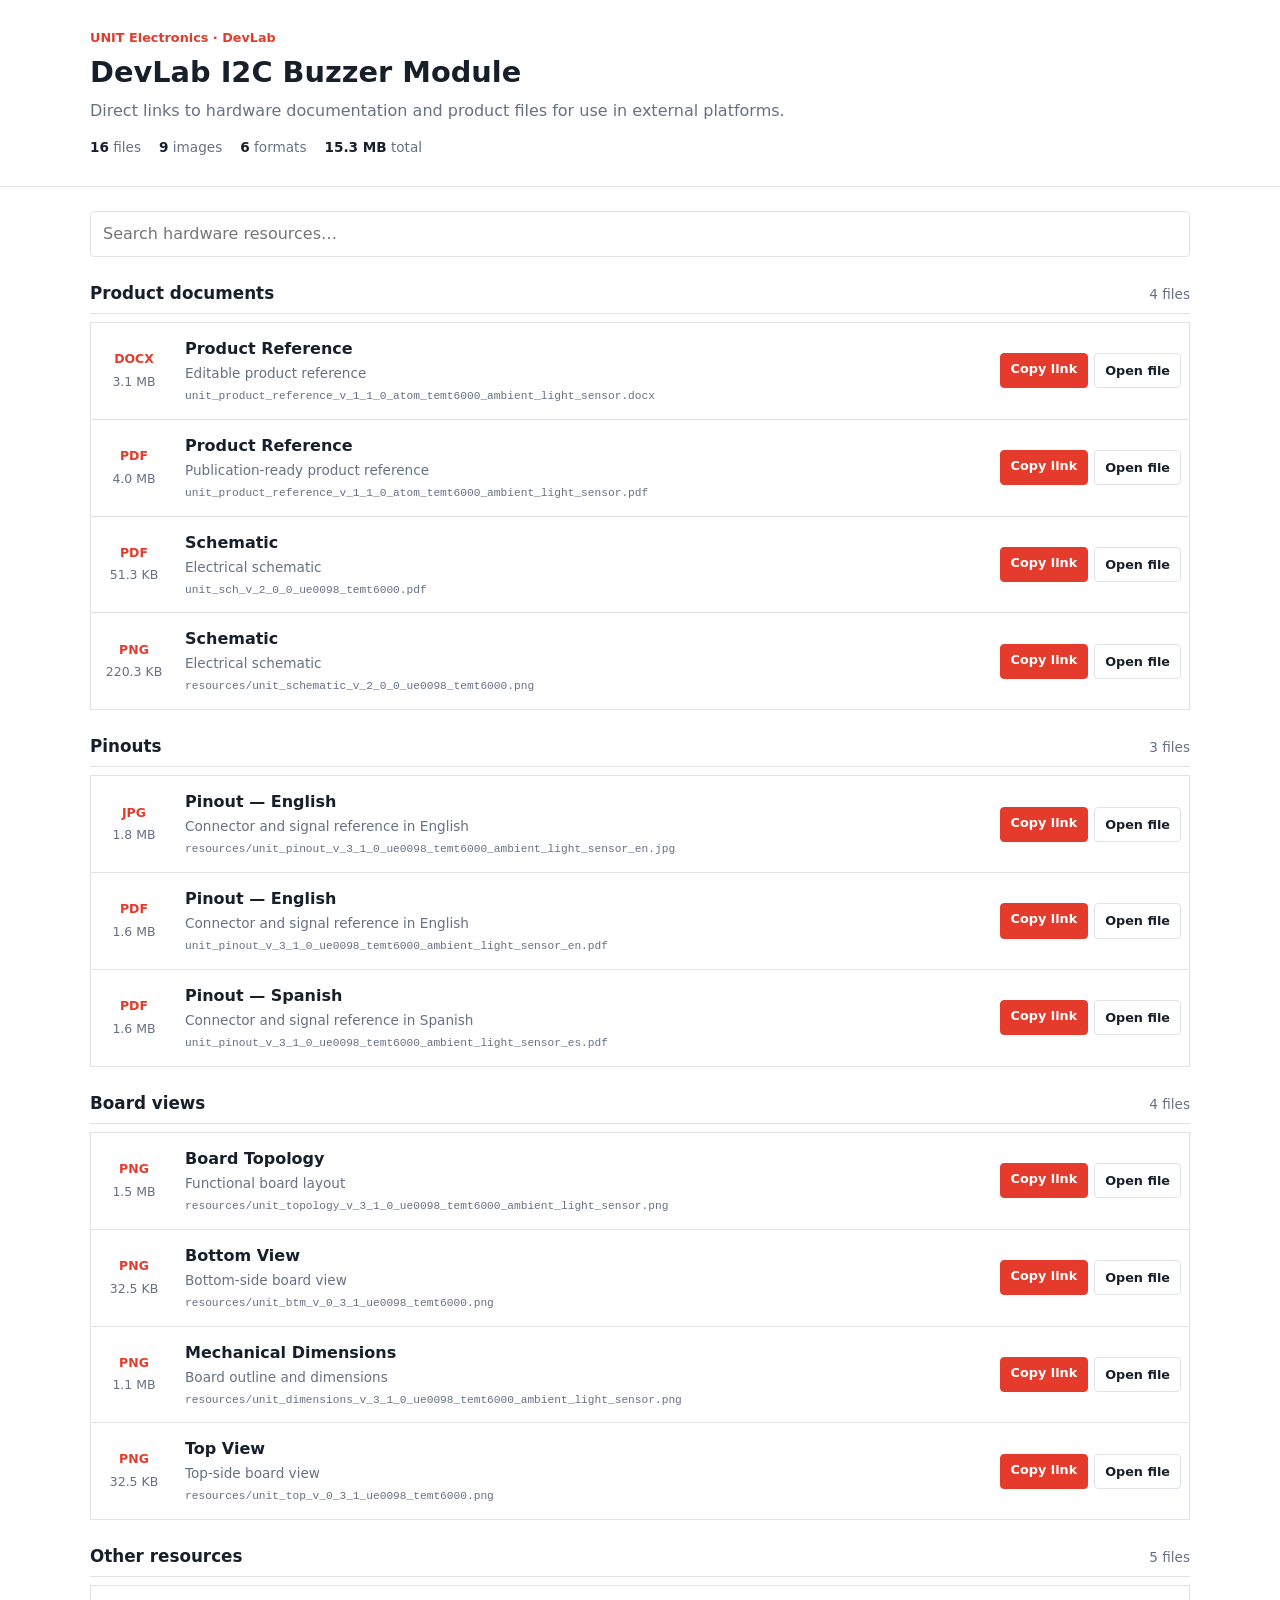
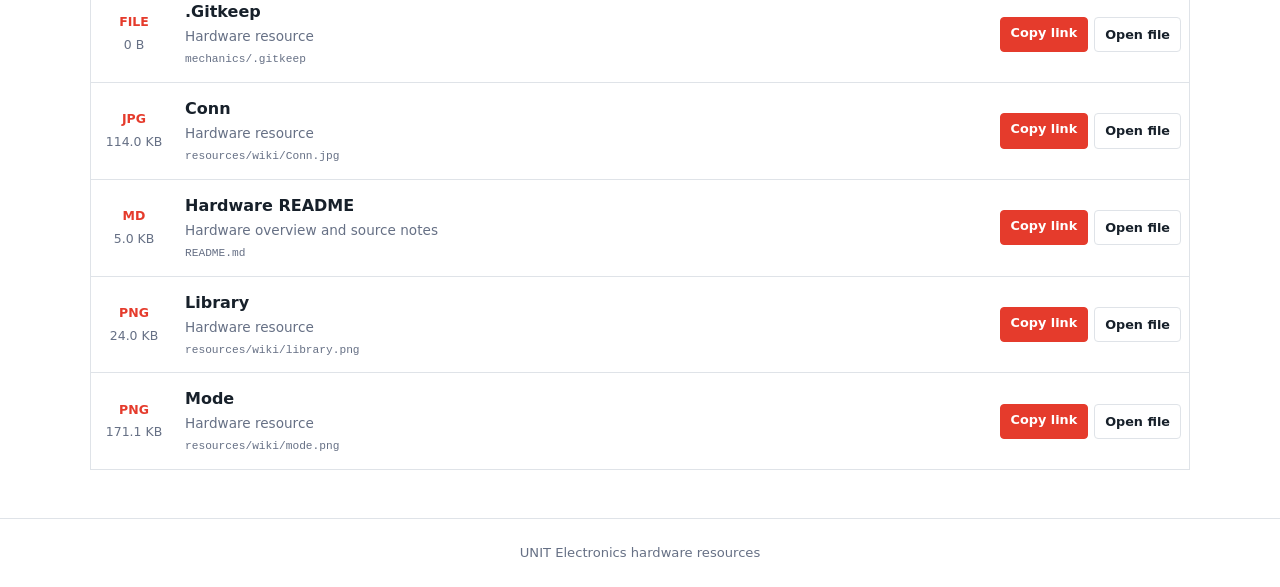
==== docs/hardware/index.html @ d955d3a2 "Auto-update hardware documentation" ====
<!DOCTYPE html>
<html lang="en">
<head>
  <meta charset="UTF-8">
  <meta name="viewport" content="width=device-width, initial-scale=1.0">
  <meta name="description" content="DevLab I2C Buzzer Module hardware documentation and downloads">
  <title>DevLab I2C Buzzer Module | Hardware Resources</title>
  <style>
    :root {
      --ink: #17202a;
      --muted: #667085;
      --line: #dfe3e8;
      --brand: #e53b2c;
    }
    * { box-sizing: border-box; }
    body {
      margin: 0;
      color: var(--ink);
      font: 16px/1.5 Inter, ui-sans-serif, system-ui, -apple-system, sans-serif;
    }
    .site-header { border-bottom: 1px solid var(--line); }
    .header-content, main {
      width: min(1100px, calc(100% - 32px));
      margin: 0 auto;
    }
    .header-content { padding: 28px 0; }
    .eyebrow {
      margin: 0 0 4px;
      color: var(--brand);
      font-size: .8rem;
      font-weight: 700;
    }
    h1 { margin: 0; font-size: 1.8rem; }
    .subtitle { margin: 5px 0 0; color: var(--muted); }
    .summary {
      display: flex;
      flex-wrap: wrap;
      gap: 18px;
      margin-top: 14px;
      color: var(--muted);
      font-size: .85rem;
    }
    .summary strong { color: var(--ink); }
    main { padding: 24px 0 48px; }
    .toolbar { margin-bottom: 24px; }
    .search {
      width: 100%;
      padding: 10px 12px;
      border: 1px solid var(--line);
      border-radius: 4px;
      color: var(--ink);
      font: inherit;
    }
    .search:focus { outline: 2px solid #f6c4bf; border-color: var(--brand); }
    .resource-section { margin-top: 24px; }
    .section-heading {
      display: flex;
      align-items: baseline;
      justify-content: space-between;
      margin-bottom: 8px;
      border-bottom: 1px solid var(--line);
    }
    .section-heading h2 { margin: 0 0 7px; font-size: 1.05rem; }
    .section-heading span { color: var(--muted); font-size: .85rem; }
    .resource-list { border-top: 1px solid var(--line); }
    .resource-item {
      display: grid;
      grid-template-columns: 70px minmax(0, 1fr) auto;
      align-items: center;
      gap: 16px;
      padding: 14px 8px;
      border: 1px solid var(--line);
      border-top: 0;
    }
    .file-meta { display: grid; gap: 4px; text-align: center; }
    .file-type {
      color: var(--brand);
      font-size: .78rem;
    }
    .file-size { color: var(--muted); font-size: .78rem; }
    .resource-details { min-width: 0; }
    .resource-item h3 { margin: 0; font-size: 1rem; }
    .resource-item p {
      display: inline;
      margin: 0 8px 0 0;
      color: var(--muted);
      font-size: .85rem;
    }
    .resource-item code {
      display: block;
      overflow: hidden;
      margin-top: 3px;
      color: var(--muted);
      font-size: .7rem;
      text-overflow: ellipsis;
      white-space: nowrap;
    }
    .actions { display: flex; gap: 6px; }
    .button {
      display: inline-flex;
      justify-content: center;
      padding: 7px 10px;
      border: 1px solid var(--line);
      border-radius: 4px;
      color: var(--ink);
      background: #fff;
      cursor: pointer;
      text-decoration: none;
      font-size: .8rem;
      font-weight: 600;
      font-family: inherit;
    }
    .button:hover { border-color: #aeb4bd; }
    .button.primary { color: #fff; border-color: var(--brand); background: var(--brand); }
    .empty-state { display: none; padding: 32px 0; color: var(--muted); text-align: center; }
    footer { padding: 24px 16px; border-top: 1px solid var(--line); color: var(--muted); text-align: center; font-size: .82rem; }
    [hidden] { display: none !important; }
    .visually-hidden {
      position: absolute;
      width: 1px;
      height: 1px;
      padding: 0;
      margin: -1px;
      overflow: hidden;
      clip: rect(0, 0, 0, 0);
      white-space: nowrap;
      border: 0;
    }
    @media (max-width: 680px) {
      .resource-item { grid-template-columns: 52px minmax(0, 1fr); }
      .actions { grid-column: 1 / -1; padding-left: 68px; }
    }
  </style>
</head>
<body>
  <header class="site-header">
    <div class="header-content">
      <p class="eyebrow">UNIT Electronics · DevLab</p>
      <h1>DevLab I2C Buzzer Module</h1>
      <p class="subtitle">Direct links to hardware documentation and product files for use in external platforms.</p>
      <div class="summary" aria-label="Resource summary">
        <span><strong>16</strong> files</span>
        <span><strong>9</strong> images</span>
        <span><strong>6</strong> formats</span>
        <span><strong>15.3 MB</strong> total</span>
      </div>
    </div>
  </header>
  <main>
    <div class="toolbar">
      <label for="resource-search" class="visually-hidden">Search hardware resources</label>
      <input id="resource-search" class="search" type="search" placeholder="Search hardware resources…" autocomplete="off">
    </div>

      <section class="resource-section">
        <div class="section-heading">
          <h2>Product documents</h2>
          <span>4 files</span>
        </div>
        <div class="resource-list">
        <article class="resource-item" data-search="product reference unit_product_reference_v_1_1_0_atom_temt6000_ambient_light_sensor.docx editable product reference">
          <div class="file-meta">
            <strong class="file-type">DOCX</strong>
            <span class="file-size">3.1 MB</span>
          </div>
          <div class="resource-details">
            <h3>Product Reference</h3>
            <p>Editable product reference</p>
            <code title="unit_product_reference_v_1_1_0_atom_temt6000_ambient_light_sensor.docx">unit_product_reference_v_1_1_0_atom_temt6000_ambient_light_sensor.docx</code>
          </div>
          <div class="actions">
            <button class="button primary copy-link" type="button" data-url="unit_product_reference_v_1_1_0_atom_temt6000_ambient_light_sensor.docx">Copy link</button>
            <a class="button" href="unit_product_reference_v_1_1_0_atom_temt6000_ambient_light_sensor.docx" target="_blank" rel="noopener">Open file</a>
          </div>
        </article>

        <article class="resource-item" data-search="product reference unit_product_reference_v_1_1_0_atom_temt6000_ambient_light_sensor.pdf publication-ready product reference">
          <div class="file-meta">
            <strong class="file-type">PDF</strong>
            <span class="file-size">4.0 MB</span>
          </div>
          <div class="resource-details">
            <h3>Product Reference</h3>
            <p>Publication-ready product reference</p>
            <code title="unit_product_reference_v_1_1_0_atom_temt6000_ambient_light_sensor.pdf">unit_product_reference_v_1_1_0_atom_temt6000_ambient_light_sensor.pdf</code>
          </div>
          <div class="actions">
            <button class="button primary copy-link" type="button" data-url="unit_product_reference_v_1_1_0_atom_temt6000_ambient_light_sensor.pdf">Copy link</button>
            <a class="button" href="unit_product_reference_v_1_1_0_atom_temt6000_ambient_light_sensor.pdf" target="_blank" rel="noopener">Open file</a>
          </div>
        </article>

        <article class="resource-item" data-search="schematic unit_sch_v_2_0_0_ue0098_temt6000.pdf electrical schematic">
          <div class="file-meta">
            <strong class="file-type">PDF</strong>
            <span class="file-size">51.3 KB</span>
          </div>
          <div class="resource-details">
            <h3>Schematic</h3>
            <p>Electrical schematic</p>
            <code title="unit_sch_v_2_0_0_ue0098_temt6000.pdf">unit_sch_v_2_0_0_ue0098_temt6000.pdf</code>
          </div>
          <div class="actions">
            <button class="button primary copy-link" type="button" data-url="unit_sch_v_2_0_0_ue0098_temt6000.pdf">Copy link</button>
            <a class="button" href="unit_sch_v_2_0_0_ue0098_temt6000.pdf" target="_blank" rel="noopener">Open file</a>
          </div>
        </article>

        <article class="resource-item" data-search="schematic resources/unit_schematic_v_2_0_0_ue0098_temt6000.png electrical schematic">
          <div class="file-meta">
            <strong class="file-type">PNG</strong>
            <span class="file-size">220.3 KB</span>
          </div>
          <div class="resource-details">
            <h3>Schematic</h3>
            <p>Electrical schematic</p>
            <code title="resources/unit_schematic_v_2_0_0_ue0098_temt6000.png">resources/unit_schematic_v_2_0_0_ue0098_temt6000.png</code>
          </div>
          <div class="actions">
            <button class="button primary copy-link" type="button" data-url="resources/unit_schematic_v_2_0_0_ue0098_temt6000.png">Copy link</button>
            <a class="button" href="resources/unit_schematic_v_2_0_0_ue0098_temt6000.png" target="_blank" rel="noopener">Open file</a>
          </div>
        </article>
        </div>
      </section>
      <section class="resource-section">
        <div class="section-heading">
          <h2>Pinouts</h2>
          <span>3 files</span>
        </div>
        <div class="resource-list">
        <article class="resource-item" data-search="pinout — english resources/unit_pinout_v_3_1_0_ue0098_temt6000_ambient_light_sensor_en.jpg connector and signal reference in english">
          <div class="file-meta">
            <strong class="file-type">JPG</strong>
            <span class="file-size">1.8 MB</span>
          </div>
          <div class="resource-details">
            <h3>Pinout — English</h3>
            <p>Connector and signal reference in English</p>
            <code title="resources/unit_pinout_v_3_1_0_ue0098_temt6000_ambient_light_sensor_en.jpg">resources/unit_pinout_v_3_1_0_ue0098_temt6000_ambient_light_sensor_en.jpg</code>
          </div>
          <div class="actions">
            <button class="button primary copy-link" type="button" data-url="resources/unit_pinout_v_3_1_0_ue0098_temt6000_ambient_light_sensor_en.jpg">Copy link</button>
            <a class="button" href="resources/unit_pinout_v_3_1_0_ue0098_temt6000_ambient_light_sensor_en.jpg" target="_blank" rel="noopener">Open file</a>
          </div>
        </article>

        <article class="resource-item" data-search="pinout — english unit_pinout_v_3_1_0_ue0098_temt6000_ambient_light_sensor_en.pdf connector and signal reference in english">
          <div class="file-meta">
            <strong class="file-type">PDF</strong>
            <span class="file-size">1.6 MB</span>
          </div>
          <div class="resource-details">
            <h3>Pinout — English</h3>
            <p>Connector and signal reference in English</p>
            <code title="unit_pinout_v_3_1_0_ue0098_temt6000_ambient_light_sensor_en.pdf">unit_pinout_v_3_1_0_ue0098_temt6000_ambient_light_sensor_en.pdf</code>
          </div>
          <div class="actions">
            <button class="button primary copy-link" type="button" data-url="unit_pinout_v_3_1_0_ue0098_temt6000_ambient_light_sensor_en.pdf">Copy link</button>
            <a class="button" href="unit_pinout_v_3_1_0_ue0098_temt6000_ambient_light_sensor_en.pdf" target="_blank" rel="noopener">Open file</a>
          </div>
        </article>

        <article class="resource-item" data-search="pinout — spanish unit_pinout_v_3_1_0_ue0098_temt6000_ambient_light_sensor_es.pdf connector and signal reference in spanish">
          <div class="file-meta">
            <strong class="file-type">PDF</strong>
            <span class="file-size">1.6 MB</span>
          </div>
          <div class="resource-details">
            <h3>Pinout — Spanish</h3>
            <p>Connector and signal reference in Spanish</p>
            <code title="unit_pinout_v_3_1_0_ue0098_temt6000_ambient_light_sensor_es.pdf">unit_pinout_v_3_1_0_ue0098_temt6000_ambient_light_sensor_es.pdf</code>
          </div>
          <div class="actions">
            <button class="button primary copy-link" type="button" data-url="unit_pinout_v_3_1_0_ue0098_temt6000_ambient_light_sensor_es.pdf">Copy link</button>
            <a class="button" href="unit_pinout_v_3_1_0_ue0098_temt6000_ambient_light_sensor_es.pdf" target="_blank" rel="noopener">Open file</a>
          </div>
        </article>
        </div>
      </section>
      <section class="resource-section">
        <div class="section-heading">
          <h2>Board views</h2>
          <span>4 files</span>
        </div>
        <div class="resource-list">
        <article class="resource-item" data-search="board topology resources/unit_topology_v_3_1_0_ue0098_temt6000_ambient_light_sensor.png functional board layout">
          <div class="file-meta">
            <strong class="file-type">PNG</strong>
            <span class="file-size">1.5 MB</span>
          </div>
          <div class="resource-details">
            <h3>Board Topology</h3>
            <p>Functional board layout</p>
            <code title="resources/unit_topology_v_3_1_0_ue0098_temt6000_ambient_light_sensor.png">resources/unit_topology_v_3_1_0_ue0098_temt6000_ambient_light_sensor.png</code>
          </div>
          <div class="actions">
            <button class="button primary copy-link" type="button" data-url="resources/unit_topology_v_3_1_0_ue0098_temt6000_ambient_light_sensor.png">Copy link</button>
            <a class="button" href="resources/unit_topology_v_3_1_0_ue0098_temt6000_ambient_light_sensor.png" target="_blank" rel="noopener">Open file</a>
          </div>
        </article>

        <article class="resource-item" data-search="bottom view resources/unit_btm_v_0_3_1_ue0098_temt6000.png bottom-side board view">
          <div class="file-meta">
            <strong class="file-type">PNG</strong>
            <span class="file-size">32.5 KB</span>
          </div>
          <div class="resource-details">
            <h3>Bottom View</h3>
            <p>Bottom-side board view</p>
            <code title="resources/unit_btm_v_0_3_1_ue0098_temt6000.png">resources/unit_btm_v_0_3_1_ue0098_temt6000.png</code>
          </div>
          <div class="actions">
            <button class="button primary copy-link" type="button" data-url="resources/unit_btm_v_0_3_1_ue0098_temt6000.png">Copy link</button>
            <a class="button" href="resources/unit_btm_v_0_3_1_ue0098_temt6000.png" target="_blank" rel="noopener">Open file</a>
          </div>
        </article>

        <article class="resource-item" data-search="mechanical dimensions resources/unit_dimensions_v_3_1_0_ue0098_temt6000_ambient_light_sensor.png board outline and dimensions">
          <div class="file-meta">
            <strong class="file-type">PNG</strong>
            <span class="file-size">1.1 MB</span>
          </div>
          <div class="resource-details">
            <h3>Mechanical Dimensions</h3>
            <p>Board outline and dimensions</p>
            <code title="resources/unit_dimensions_v_3_1_0_ue0098_temt6000_ambient_light_sensor.png">resources/unit_dimensions_v_3_1_0_ue0098_temt6000_ambient_light_sensor.png</code>
          </div>
          <div class="actions">
            <button class="button primary copy-link" type="button" data-url="resources/unit_dimensions_v_3_1_0_ue0098_temt6000_ambient_light_sensor.png">Copy link</button>
            <a class="button" href="resources/unit_dimensions_v_3_1_0_ue0098_temt6000_ambient_light_sensor.png" target="_blank" rel="noopener">Open file</a>
          </div>
        </article>

        <article class="resource-item" data-search="top view resources/unit_top_v_0_3_1_ue0098_temt6000.png top-side board view">
          <div class="file-meta">
            <strong class="file-type">PNG</strong>
            <span class="file-size">32.5 KB</span>
          </div>
          <div class="resource-details">
            <h3>Top View</h3>
            <p>Top-side board view</p>
            <code title="resources/unit_top_v_0_3_1_ue0098_temt6000.png">resources/unit_top_v_0_3_1_ue0098_temt6000.png</code>
          </div>
          <div class="actions">
            <button class="button primary copy-link" type="button" data-url="resources/unit_top_v_0_3_1_ue0098_temt6000.png">Copy link</button>
            <a class="button" href="resources/unit_top_v_0_3_1_ue0098_temt6000.png" target="_blank" rel="noopener">Open file</a>
          </div>
        </article>
        </div>
      </section>
      <section class="resource-section">
        <div class="section-heading">
          <h2>Other resources</h2>
          <span>5 files</span>
        </div>
        <div class="resource-list">
        <article class="resource-item" data-search=".gitkeep mechanics/.gitkeep hardware resource">
          <div class="file-meta">
            <strong class="file-type">FILE</strong>
            <span class="file-size">0 B</span>
          </div>
          <div class="resource-details">
            <h3>.Gitkeep</h3>
            <p>Hardware resource</p>
            <code title="mechanics/.gitkeep">mechanics/.gitkeep</code>
          </div>
          <div class="actions">
            <button class="button primary copy-link" type="button" data-url="mechanics/.gitkeep">Copy link</button>
            <a class="button" href="mechanics/.gitkeep" target="_blank" rel="noopener">Open file</a>
          </div>
        </article>

        <article class="resource-item" data-search="conn resources/wiki/conn.jpg hardware resource">
          <div class="file-meta">
            <strong class="file-type">JPG</strong>
            <span class="file-size">114.0 KB</span>
          </div>
          <div class="resource-details">
            <h3>Conn</h3>
            <p>Hardware resource</p>
            <code title="resources/wiki/Conn.jpg">resources/wiki/Conn.jpg</code>
          </div>
          <div class="actions">
            <button class="button primary copy-link" type="button" data-url="resources/wiki/Conn.jpg">Copy link</button>
            <a class="button" href="resources/wiki/Conn.jpg" target="_blank" rel="noopener">Open file</a>
          </div>
        </article>

        <article class="resource-item" data-search="hardware readme readme.md hardware overview and source notes">
          <div class="file-meta">
            <strong class="file-type">MD</strong>
            <span class="file-size">5.0 KB</span>
          </div>
          <div class="resource-details">
            <h3>Hardware README</h3>
            <p>Hardware overview and source notes</p>
            <code title="README.md">README.md</code>
          </div>
          <div class="actions">
            <button class="button primary copy-link" type="button" data-url="README.md">Copy link</button>
            <a class="button" href="README.md" target="_blank" rel="noopener">Open file</a>
          </div>
        </article>

        <article class="resource-item" data-search="library resources/wiki/library.png hardware resource">
          <div class="file-meta">
            <strong class="file-type">PNG</strong>
            <span class="file-size">24.0 KB</span>
          </div>
          <div class="resource-details">
            <h3>Library</h3>
            <p>Hardware resource</p>
            <code title="resources/wiki/library.png">resources/wiki/library.png</code>
          </div>
          <div class="actions">
            <button class="button primary copy-link" type="button" data-url="resources/wiki/library.png">Copy link</button>
            <a class="button" href="resources/wiki/library.png" target="_blank" rel="noopener">Open file</a>
          </div>
        </article>

        <article class="resource-item" data-search="mode resources/wiki/mode.png hardware resource">
          <div class="file-meta">
            <strong class="file-type">PNG</strong>
            <span class="file-size">171.1 KB</span>
          </div>
          <div class="resource-details">
            <h3>Mode</h3>
            <p>Hardware resource</p>
            <code title="resources/wiki/mode.png">resources/wiki/mode.png</code>
          </div>
          <div class="actions">
            <button class="button primary copy-link" type="button" data-url="resources/wiki/mode.png">Copy link</button>
            <a class="button" href="resources/wiki/mode.png" target="_blank" rel="noopener">Open file</a>
          </div>
        </article>
        </div>
      </section>
    <p id="empty-state" class="empty-state">No resources match your search.</p>
  </main>
  <footer>UNIT Electronics hardware resources</footer>
  <script>
    const search = document.getElementById('resource-search');
    const sections = [...document.querySelectorAll('.resource-section')];
    const emptyState = document.getElementById('empty-state');
    const copyText = async (text) => {
      try {
        await navigator.clipboard.writeText(text);
      } catch (error) {
        const input = document.createElement('textarea');
        input.value = text;
        input.style.position = 'fixed';
        input.style.opacity = '0';
        document.body.appendChild(input);
        input.select();
        document.execCommand('copy');
        input.remove();
      }
    };
    document.querySelectorAll('.copy-link').forEach((button) => {
      button.addEventListener('click', async () => {
        const absoluteUrl = new URL(button.dataset.url, document.baseURI).href;
        await copyText(absoluteUrl);
        const originalLabel = button.textContent;
        button.textContent = 'Copied';
        setTimeout(() => { button.textContent = originalLabel; }, 1600);
      });
    });
    search.addEventListener('input', () => {
      const query = search.value.trim().toLowerCase();
      let visibleCards = 0;
      sections.forEach((section) => {
        let sectionCards = 0;
        section.querySelectorAll('.resource-item').forEach((card) => {
          const match = card.dataset.search.includes(query);
          card.hidden = !match;
          sectionCards += Number(match);
        });
        section.hidden = sectionCards === 0;
        visibleCards += sectionCards;
      });
      emptyState.style.display = visibleCards ? 'none' : 'block';
    });
  </script>
</body>
</html>
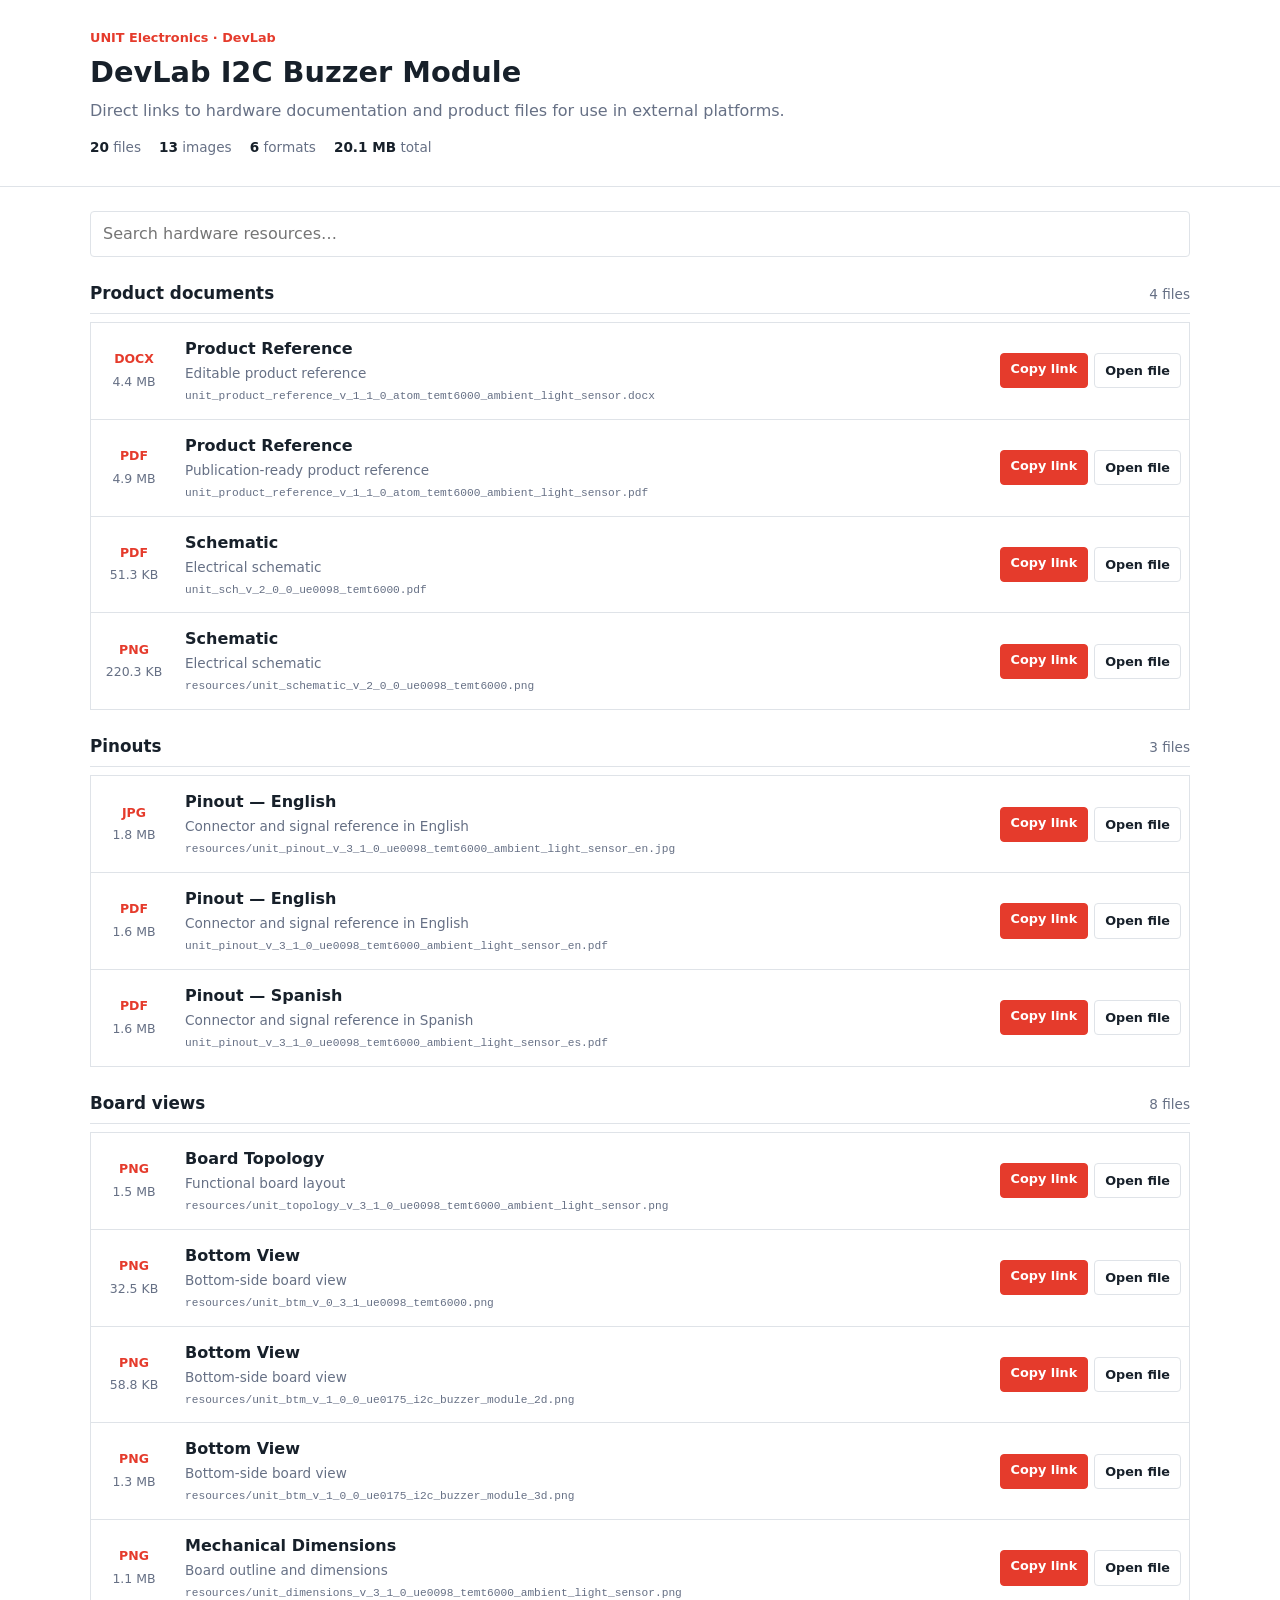
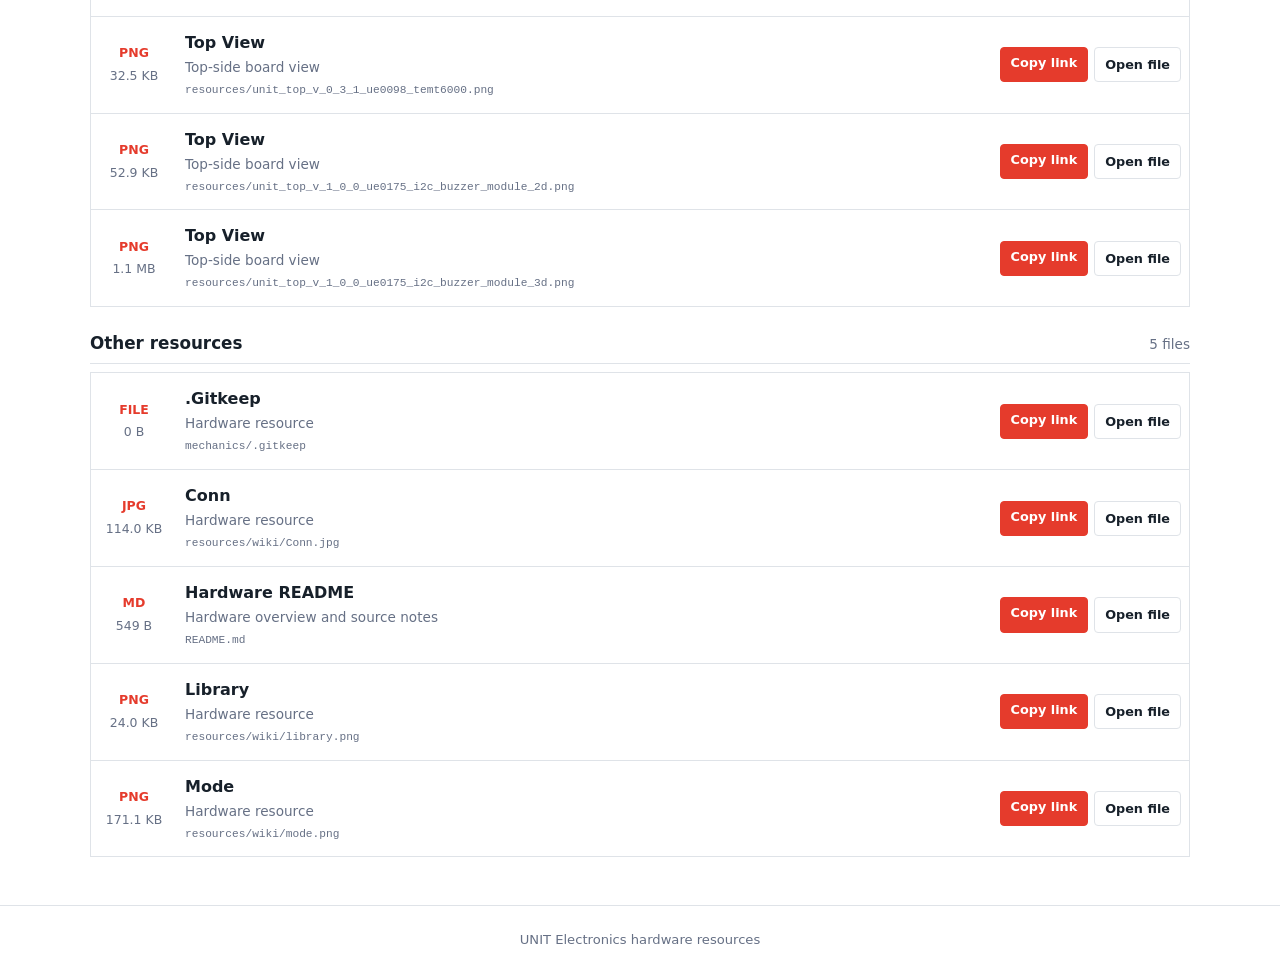
==== commit efe256e2: "Auto-update hardware documentation" ====
--- a/docs/hardware/index.html
+++ b/docs/hardware/index.html
@@ -139,10 +139,10 @@
       <h1>DevLab I2C Buzzer Module</h1>
       <p class="subtitle">Direct links to hardware documentation and product files for use in external platforms.</p>
       <div class="summary" aria-label="Resource summary">
-        <span><strong>16</strong> files</span>
-        <span><strong>9</strong> images</span>
+        <span><strong>20</strong> files</span>
+        <span><strong>13</strong> images</span>
         <span><strong>6</strong> formats</span>
-        <span><strong>15.3 MB</strong> total</span>
+        <span><strong>20.1 MB</strong> total</span>
       </div>
     </div>
   </header>
@@ -161,7 +161,7 @@
         <article class="resource-item" data-search="product reference unit_product_reference_v_1_1_0_atom_temt6000_ambient_light_sensor.docx editable product reference">
           <div class="file-meta">
             <strong class="file-type">DOCX</strong>
-            <span class="file-size">3.1 MB</span>
+            <span class="file-size">4.4 MB</span>
           </div>
           <div class="resource-details">
             <h3>Product Reference</h3>
@@ -177,7 +177,7 @@
         <article class="resource-item" data-search="product reference unit_product_reference_v_1_1_0_atom_temt6000_ambient_light_sensor.pdf publication-ready product reference">
           <div class="file-meta">
             <strong class="file-type">PDF</strong>
-            <span class="file-size">4.0 MB</span>
+            <span class="file-size">4.9 MB</span>
           </div>
           <div class="resource-details">
             <h3>Product Reference</h3>
@@ -281,7 +281,7 @@
       <section class="resource-section">
         <div class="section-heading">
           <h2>Board views</h2>
-          <span>4 files</span>
+          <span>8 files</span>
         </div>
         <div class="resource-list">
         <article class="resource-item" data-search="board topology resources/unit_topology_v_3_1_0_ue0098_temt6000_ambient_light_sensor.png functional board layout">
@@ -316,6 +316,38 @@
           </div>
         </article>
 
+        <article class="resource-item" data-search="bottom view resources/unit_btm_v_1_0_0_ue0175_i2c_buzzer_module_2d.png bottom-side board view">
+          <div class="file-meta">
+            <strong class="file-type">PNG</strong>
+            <span class="file-size">58.8 KB</span>
+          </div>
+          <div class="resource-details">
+            <h3>Bottom View</h3>
+            <p>Bottom-side board view</p>
+            <code title="resources/unit_btm_v_1_0_0_ue0175_i2c_buzzer_module_2d.png">resources/unit_btm_v_1_0_0_ue0175_i2c_buzzer_module_2d.png</code>
+          </div>
+          <div class="actions">
+            <button class="button primary copy-link" type="button" data-url="resources/unit_btm_v_1_0_0_ue0175_i2c_buzzer_module_2d.png">Copy link</button>
+            <a class="button" href="resources/unit_btm_v_1_0_0_ue0175_i2c_buzzer_module_2d.png" target="_blank" rel="noopener">Open file</a>
+          </div>
+        </article>
+
+        <article class="resource-item" data-search="bottom view resources/unit_btm_v_1_0_0_ue0175_i2c_buzzer_module_3d.png bottom-side board view">
+          <div class="file-meta">
+            <strong class="file-type">PNG</strong>
+            <span class="file-size">1.3 MB</span>
+          </div>
+          <div class="resource-details">
+            <h3>Bottom View</h3>
+            <p>Bottom-side board view</p>
+            <code title="resources/unit_btm_v_1_0_0_ue0175_i2c_buzzer_module_3d.png">resources/unit_btm_v_1_0_0_ue0175_i2c_buzzer_module_3d.png</code>
+          </div>
+          <div class="actions">
+            <button class="button primary copy-link" type="button" data-url="resources/unit_btm_v_1_0_0_ue0175_i2c_buzzer_module_3d.png">Copy link</button>
+            <a class="button" href="resources/unit_btm_v_1_0_0_ue0175_i2c_buzzer_module_3d.png" target="_blank" rel="noopener">Open file</a>
+          </div>
+        </article>
+
         <article class="resource-item" data-search="mechanical dimensions resources/unit_dimensions_v_3_1_0_ue0098_temt6000_ambient_light_sensor.png board outline and dimensions">
           <div class="file-meta">
             <strong class="file-type">PNG</strong>
@@ -345,6 +377,38 @@
           <div class="actions">
             <button class="button primary copy-link" type="button" data-url="resources/unit_top_v_0_3_1_ue0098_temt6000.png">Copy link</button>
             <a class="button" href="resources/unit_top_v_0_3_1_ue0098_temt6000.png" target="_blank" rel="noopener">Open file</a>
+          </div>
+        </article>
+
+        <article class="resource-item" data-search="top view resources/unit_top_v_1_0_0_ue0175_i2c_buzzer_module_2d.png top-side board view">
+          <div class="file-meta">
+            <strong class="file-type">PNG</strong>
+            <span class="file-size">52.9 KB</span>
+          </div>
+          <div class="resource-details">
+            <h3>Top View</h3>
+            <p>Top-side board view</p>
+            <code title="resources/unit_top_v_1_0_0_ue0175_i2c_buzzer_module_2d.png">resources/unit_top_v_1_0_0_ue0175_i2c_buzzer_module_2d.png</code>
+          </div>
+          <div class="actions">
+            <button class="button primary copy-link" type="button" data-url="resources/unit_top_v_1_0_0_ue0175_i2c_buzzer_module_2d.png">Copy link</button>
+            <a class="button" href="resources/unit_top_v_1_0_0_ue0175_i2c_buzzer_module_2d.png" target="_blank" rel="noopener">Open file</a>
+          </div>
+        </article>
+
+        <article class="resource-item" data-search="top view resources/unit_top_v_1_0_0_ue0175_i2c_buzzer_module_3d.png top-side board view">
+          <div class="file-meta">
+            <strong class="file-type">PNG</strong>
+            <span class="file-size">1.1 MB</span>
+          </div>
+          <div class="resource-details">
+            <h3>Top View</h3>
+            <p>Top-side board view</p>
+            <code title="resources/unit_top_v_1_0_0_ue0175_i2c_buzzer_module_3d.png">resources/unit_top_v_1_0_0_ue0175_i2c_buzzer_module_3d.png</code>
+          </div>
+          <div class="actions">
+            <button class="button primary copy-link" type="button" data-url="resources/unit_top_v_1_0_0_ue0175_i2c_buzzer_module_3d.png">Copy link</button>
+            <a class="button" href="resources/unit_top_v_1_0_0_ue0175_i2c_buzzer_module_3d.png" target="_blank" rel="noopener">Open file</a>
           </div>
         </article>
         </div>
@@ -390,7 +454,7 @@
         <article class="resource-item" data-search="hardware readme readme.md hardware overview and source notes">
           <div class="file-meta">
             <strong class="file-type">MD</strong>
-            <span class="file-size">5.0 KB</span>
+            <span class="file-size">549 B</span>
           </div>
           <div class="resource-details">
             <h3>Hardware README</h3>
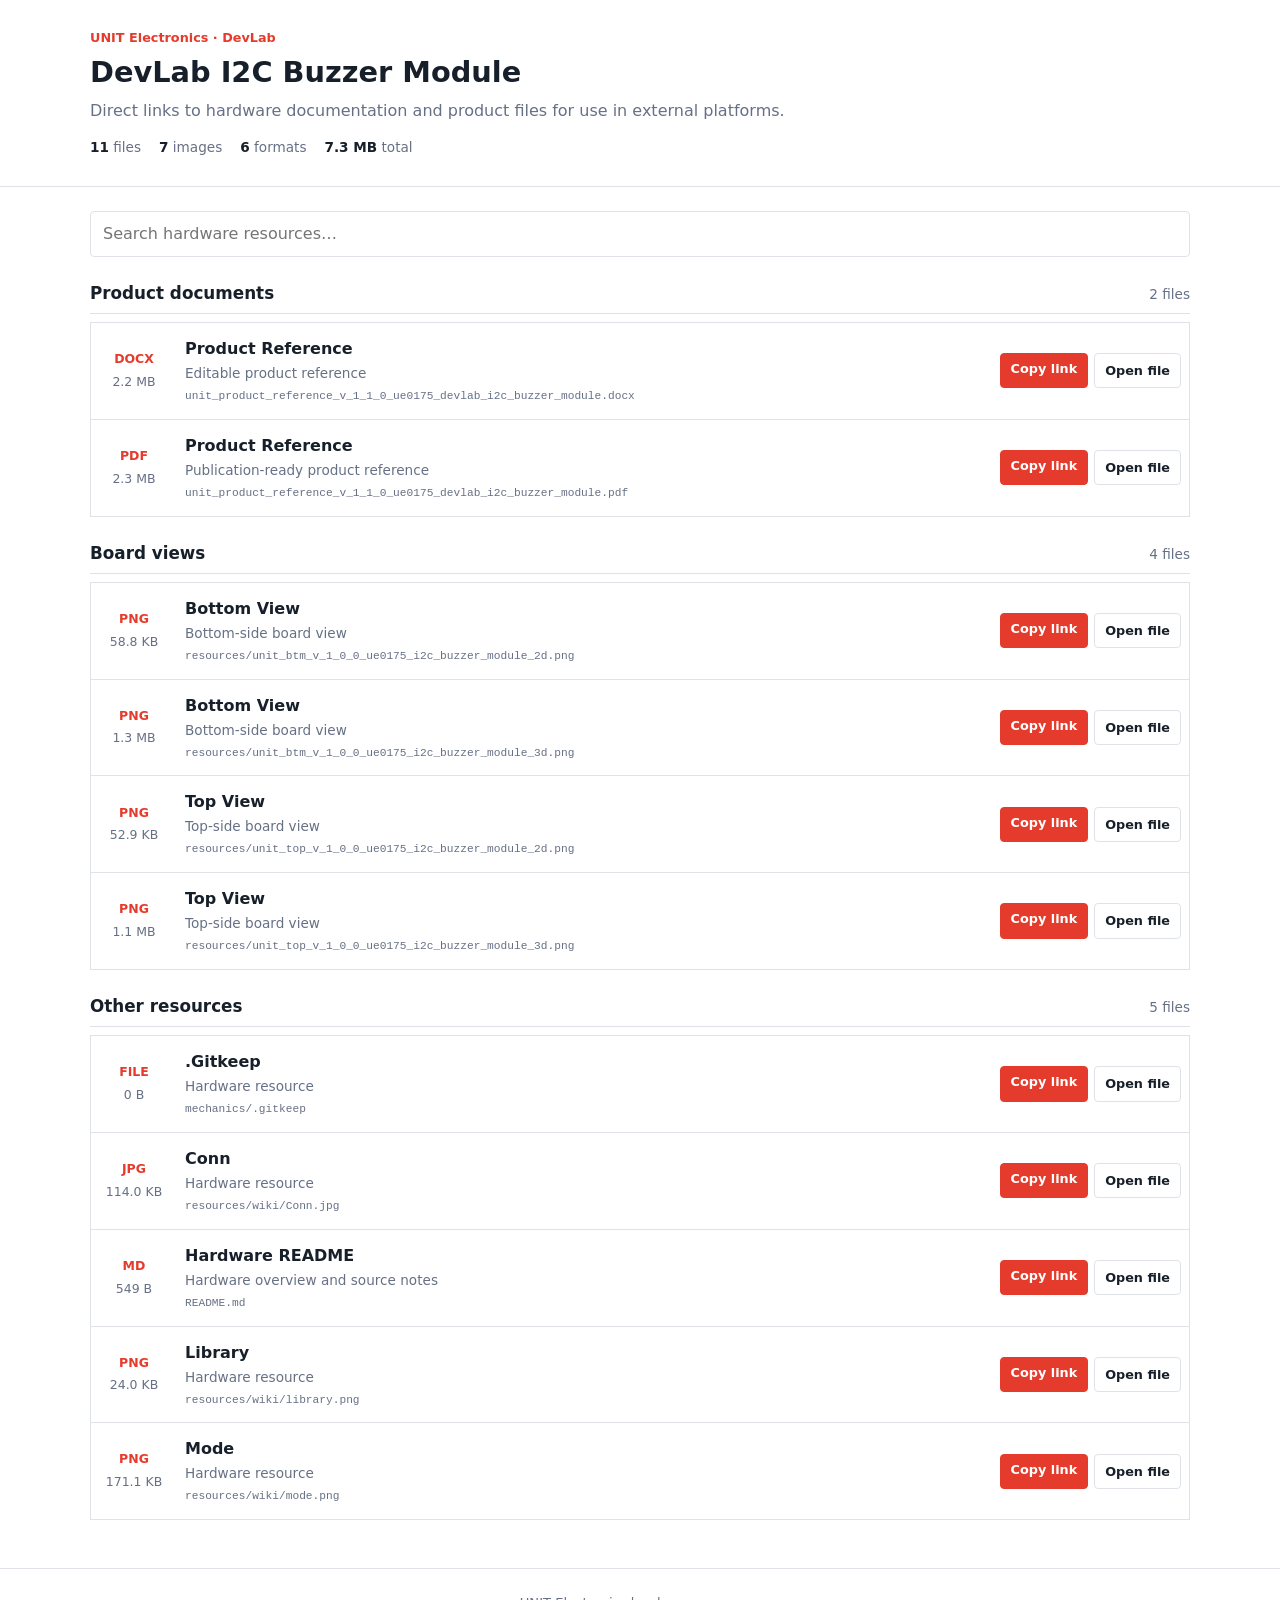
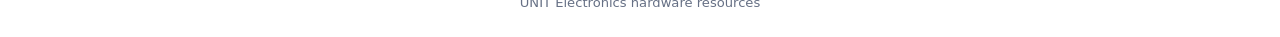
==== commit 8b3f0d53: "Auto-update hardware documentation" ====
--- a/docs/hardware/index.html
+++ b/docs/hardware/index.html
@@ -139,10 +139,10 @@
       <h1>DevLab I2C Buzzer Module</h1>
       <p class="subtitle">Direct links to hardware documentation and product files for use in external platforms.</p>
       <div class="summary" aria-label="Resource summary">
-        <span><strong>20</strong> files</span>
-        <span><strong>13</strong> images</span>
+        <span><strong>11</strong> files</span>
+        <span><strong>7</strong> images</span>
         <span><strong>6</strong> formats</span>
-        <span><strong>20.1 MB</strong> total</span>
+        <span><strong>7.3 MB</strong> total</span>
       </div>
     </div>
   </header>
@@ -155,125 +155,38 @@
       <section class="resource-section">
         <div class="section-heading">
           <h2>Product documents</h2>
-          <span>4 files</span>
+          <span>2 files</span>
         </div>
         <div class="resource-list">
-        <article class="resource-item" data-search="product reference unit_product_reference_v_1_1_0_atom_temt6000_ambient_light_sensor.docx editable product reference">
+        <article class="resource-item" data-search="product reference unit_product_reference_v_1_1_0_ue0175_devlab_i2c_buzzer_module.docx editable product reference">
           <div class="file-meta">
             <strong class="file-type">DOCX</strong>
-            <span class="file-size">4.4 MB</span>
+            <span class="file-size">2.2 MB</span>
           </div>
           <div class="resource-details">
             <h3>Product Reference</h3>
             <p>Editable product reference</p>
-            <code title="unit_product_reference_v_1_1_0_atom_temt6000_ambient_light_sensor.docx">unit_product_reference_v_1_1_0_atom_temt6000_ambient_light_sensor.docx</code>
-          </div>
-          <div class="actions">
-            <button class="button primary copy-link" type="button" data-url="unit_product_reference_v_1_1_0_atom_temt6000_ambient_light_sensor.docx">Copy link</button>
-            <a class="button" href="unit_product_reference_v_1_1_0_atom_temt6000_ambient_light_sensor.docx" target="_blank" rel="noopener">Open file</a>
-          </div>
-        </article>
-
-        <article class="resource-item" data-search="product reference unit_product_reference_v_1_1_0_atom_temt6000_ambient_light_sensor.pdf publication-ready product reference">
+            <code title="unit_product_reference_v_1_1_0_ue0175_devlab_i2c_buzzer_module.docx">unit_product_reference_v_1_1_0_ue0175_devlab_i2c_buzzer_module.docx</code>
+          </div>
+          <div class="actions">
+            <button class="button primary copy-link" type="button" data-url="unit_product_reference_v_1_1_0_ue0175_devlab_i2c_buzzer_module.docx">Copy link</button>
+            <a class="button" href="unit_product_reference_v_1_1_0_ue0175_devlab_i2c_buzzer_module.docx" target="_blank" rel="noopener">Open file</a>
+          </div>
+        </article>
+
+        <article class="resource-item" data-search="product reference unit_product_reference_v_1_1_0_ue0175_devlab_i2c_buzzer_module.pdf publication-ready product reference">
           <div class="file-meta">
             <strong class="file-type">PDF</strong>
-            <span class="file-size">4.9 MB</span>
+            <span class="file-size">2.3 MB</span>
           </div>
           <div class="resource-details">
             <h3>Product Reference</h3>
             <p>Publication-ready product reference</p>
-            <code title="unit_product_reference_v_1_1_0_atom_temt6000_ambient_light_sensor.pdf">unit_product_reference_v_1_1_0_atom_temt6000_ambient_light_sensor.pdf</code>
-          </div>
-          <div class="actions">
-            <button class="button primary copy-link" type="button" data-url="unit_product_reference_v_1_1_0_atom_temt6000_ambient_light_sensor.pdf">Copy link</button>
-            <a class="button" href="unit_product_reference_v_1_1_0_atom_temt6000_ambient_light_sensor.pdf" target="_blank" rel="noopener">Open file</a>
-          </div>
-        </article>
-
-        <article class="resource-item" data-search="schematic unit_sch_v_2_0_0_ue0098_temt6000.pdf electrical schematic">
-          <div class="file-meta">
-            <strong class="file-type">PDF</strong>
-            <span class="file-size">51.3 KB</span>
-          </div>
-          <div class="resource-details">
-            <h3>Schematic</h3>
-            <p>Electrical schematic</p>
-            <code title="unit_sch_v_2_0_0_ue0098_temt6000.pdf">unit_sch_v_2_0_0_ue0098_temt6000.pdf</code>
-          </div>
-          <div class="actions">
-            <button class="button primary copy-link" type="button" data-url="unit_sch_v_2_0_0_ue0098_temt6000.pdf">Copy link</button>
-            <a class="button" href="unit_sch_v_2_0_0_ue0098_temt6000.pdf" target="_blank" rel="noopener">Open file</a>
-          </div>
-        </article>
-
-        <article class="resource-item" data-search="schematic resources/unit_schematic_v_2_0_0_ue0098_temt6000.png electrical schematic">
-          <div class="file-meta">
-            <strong class="file-type">PNG</strong>
-            <span class="file-size">220.3 KB</span>
-          </div>
-          <div class="resource-details">
-            <h3>Schematic</h3>
-            <p>Electrical schematic</p>
-            <code title="resources/unit_schematic_v_2_0_0_ue0098_temt6000.png">resources/unit_schematic_v_2_0_0_ue0098_temt6000.png</code>
-          </div>
-          <div class="actions">
-            <button class="button primary copy-link" type="button" data-url="resources/unit_schematic_v_2_0_0_ue0098_temt6000.png">Copy link</button>
-            <a class="button" href="resources/unit_schematic_v_2_0_0_ue0098_temt6000.png" target="_blank" rel="noopener">Open file</a>
-          </div>
-        </article>
-        </div>
-      </section>
-      <section class="resource-section">
-        <div class="section-heading">
-          <h2>Pinouts</h2>
-          <span>3 files</span>
-        </div>
-        <div class="resource-list">
-        <article class="resource-item" data-search="pinout — english resources/unit_pinout_v_3_1_0_ue0098_temt6000_ambient_light_sensor_en.jpg connector and signal reference in english">
-          <div class="file-meta">
-            <strong class="file-type">JPG</strong>
-            <span class="file-size">1.8 MB</span>
-          </div>
-          <div class="resource-details">
-            <h3>Pinout — English</h3>
-            <p>Connector and signal reference in English</p>
-            <code title="resources/unit_pinout_v_3_1_0_ue0098_temt6000_ambient_light_sensor_en.jpg">resources/unit_pinout_v_3_1_0_ue0098_temt6000_ambient_light_sensor_en.jpg</code>
-          </div>
-          <div class="actions">
-            <button class="button primary copy-link" type="button" data-url="resources/unit_pinout_v_3_1_0_ue0098_temt6000_ambient_light_sensor_en.jpg">Copy link</button>
-            <a class="button" href="resources/unit_pinout_v_3_1_0_ue0098_temt6000_ambient_light_sensor_en.jpg" target="_blank" rel="noopener">Open file</a>
-          </div>
-        </article>
-
-        <article class="resource-item" data-search="pinout — english unit_pinout_v_3_1_0_ue0098_temt6000_ambient_light_sensor_en.pdf connector and signal reference in english">
-          <div class="file-meta">
-            <strong class="file-type">PDF</strong>
-            <span class="file-size">1.6 MB</span>
-          </div>
-          <div class="resource-details">
-            <h3>Pinout — English</h3>
-            <p>Connector and signal reference in English</p>
-            <code title="unit_pinout_v_3_1_0_ue0098_temt6000_ambient_light_sensor_en.pdf">unit_pinout_v_3_1_0_ue0098_temt6000_ambient_light_sensor_en.pdf</code>
-          </div>
-          <div class="actions">
-            <button class="button primary copy-link" type="button" data-url="unit_pinout_v_3_1_0_ue0098_temt6000_ambient_light_sensor_en.pdf">Copy link</button>
-            <a class="button" href="unit_pinout_v_3_1_0_ue0098_temt6000_ambient_light_sensor_en.pdf" target="_blank" rel="noopener">Open file</a>
-          </div>
-        </article>
-
-        <article class="resource-item" data-search="pinout — spanish unit_pinout_v_3_1_0_ue0098_temt6000_ambient_light_sensor_es.pdf connector and signal reference in spanish">
-          <div class="file-meta">
-            <strong class="file-type">PDF</strong>
-            <span class="file-size">1.6 MB</span>
-          </div>
-          <div class="resource-details">
-            <h3>Pinout — Spanish</h3>
-            <p>Connector and signal reference in Spanish</p>
-            <code title="unit_pinout_v_3_1_0_ue0098_temt6000_ambient_light_sensor_es.pdf">unit_pinout_v_3_1_0_ue0098_temt6000_ambient_light_sensor_es.pdf</code>
-          </div>
-          <div class="actions">
-            <button class="button primary copy-link" type="button" data-url="unit_pinout_v_3_1_0_ue0098_temt6000_ambient_light_sensor_es.pdf">Copy link</button>
-            <a class="button" href="unit_pinout_v_3_1_0_ue0098_temt6000_ambient_light_sensor_es.pdf" target="_blank" rel="noopener">Open file</a>
+            <code title="unit_product_reference_v_1_1_0_ue0175_devlab_i2c_buzzer_module.pdf">unit_product_reference_v_1_1_0_ue0175_devlab_i2c_buzzer_module.pdf</code>
+          </div>
+          <div class="actions">
+            <button class="button primary copy-link" type="button" data-url="unit_product_reference_v_1_1_0_ue0175_devlab_i2c_buzzer_module.pdf">Copy link</button>
+            <a class="button" href="unit_product_reference_v_1_1_0_ue0175_devlab_i2c_buzzer_module.pdf" target="_blank" rel="noopener">Open file</a>
           </div>
         </article>
         </div>
@@ -281,41 +194,9 @@
       <section class="resource-section">
         <div class="section-heading">
           <h2>Board views</h2>
-          <span>8 files</span>
+          <span>4 files</span>
         </div>
         <div class="resource-list">
-        <article class="resource-item" data-search="board topology resources/unit_topology_v_3_1_0_ue0098_temt6000_ambient_light_sensor.png functional board layout">
-          <div class="file-meta">
-            <strong class="file-type">PNG</strong>
-            <span class="file-size">1.5 MB</span>
-          </div>
-          <div class="resource-details">
-            <h3>Board Topology</h3>
-            <p>Functional board layout</p>
-            <code title="resources/unit_topology_v_3_1_0_ue0098_temt6000_ambient_light_sensor.png">resources/unit_topology_v_3_1_0_ue0098_temt6000_ambient_light_sensor.png</code>
-          </div>
-          <div class="actions">
-            <button class="button primary copy-link" type="button" data-url="resources/unit_topology_v_3_1_0_ue0098_temt6000_ambient_light_sensor.png">Copy link</button>
-            <a class="button" href="resources/unit_topology_v_3_1_0_ue0098_temt6000_ambient_light_sensor.png" target="_blank" rel="noopener">Open file</a>
-          </div>
-        </article>
-
-        <article class="resource-item" data-search="bottom view resources/unit_btm_v_0_3_1_ue0098_temt6000.png bottom-side board view">
-          <div class="file-meta">
-            <strong class="file-type">PNG</strong>
-            <span class="file-size">32.5 KB</span>
-          </div>
-          <div class="resource-details">
-            <h3>Bottom View</h3>
-            <p>Bottom-side board view</p>
-            <code title="resources/unit_btm_v_0_3_1_ue0098_temt6000.png">resources/unit_btm_v_0_3_1_ue0098_temt6000.png</code>
-          </div>
-          <div class="actions">
-            <button class="button primary copy-link" type="button" data-url="resources/unit_btm_v_0_3_1_ue0098_temt6000.png">Copy link</button>
-            <a class="button" href="resources/unit_btm_v_0_3_1_ue0098_temt6000.png" target="_blank" rel="noopener">Open file</a>
-          </div>
-        </article>
-
         <article class="resource-item" data-search="bottom view resources/unit_btm_v_1_0_0_ue0175_i2c_buzzer_module_2d.png bottom-side board view">
           <div class="file-meta">
             <strong class="file-type">PNG</strong>
@@ -345,38 +226,6 @@
           <div class="actions">
             <button class="button primary copy-link" type="button" data-url="resources/unit_btm_v_1_0_0_ue0175_i2c_buzzer_module_3d.png">Copy link</button>
             <a class="button" href="resources/unit_btm_v_1_0_0_ue0175_i2c_buzzer_module_3d.png" target="_blank" rel="noopener">Open file</a>
-          </div>
-        </article>
-
-        <article class="resource-item" data-search="mechanical dimensions resources/unit_dimensions_v_3_1_0_ue0098_temt6000_ambient_light_sensor.png board outline and dimensions">
-          <div class="file-meta">
-            <strong class="file-type">PNG</strong>
-            <span class="file-size">1.1 MB</span>
-          </div>
-          <div class="resource-details">
-            <h3>Mechanical Dimensions</h3>
-            <p>Board outline and dimensions</p>
-            <code title="resources/unit_dimensions_v_3_1_0_ue0098_temt6000_ambient_light_sensor.png">resources/unit_dimensions_v_3_1_0_ue0098_temt6000_ambient_light_sensor.png</code>
-          </div>
-          <div class="actions">
-            <button class="button primary copy-link" type="button" data-url="resources/unit_dimensions_v_3_1_0_ue0098_temt6000_ambient_light_sensor.png">Copy link</button>
-            <a class="button" href="resources/unit_dimensions_v_3_1_0_ue0098_temt6000_ambient_light_sensor.png" target="_blank" rel="noopener">Open file</a>
-          </div>
-        </article>
-
-        <article class="resource-item" data-search="top view resources/unit_top_v_0_3_1_ue0098_temt6000.png top-side board view">
-          <div class="file-meta">
-            <strong class="file-type">PNG</strong>
-            <span class="file-size">32.5 KB</span>
-          </div>
-          <div class="resource-details">
-            <h3>Top View</h3>
-            <p>Top-side board view</p>
-            <code title="resources/unit_top_v_0_3_1_ue0098_temt6000.png">resources/unit_top_v_0_3_1_ue0098_temt6000.png</code>
-          </div>
-          <div class="actions">
-            <button class="button primary copy-link" type="button" data-url="resources/unit_top_v_0_3_1_ue0098_temt6000.png">Copy link</button>
-            <a class="button" href="resources/unit_top_v_0_3_1_ue0098_temt6000.png" target="_blank" rel="noopener">Open file</a>
           </div>
         </article>
 
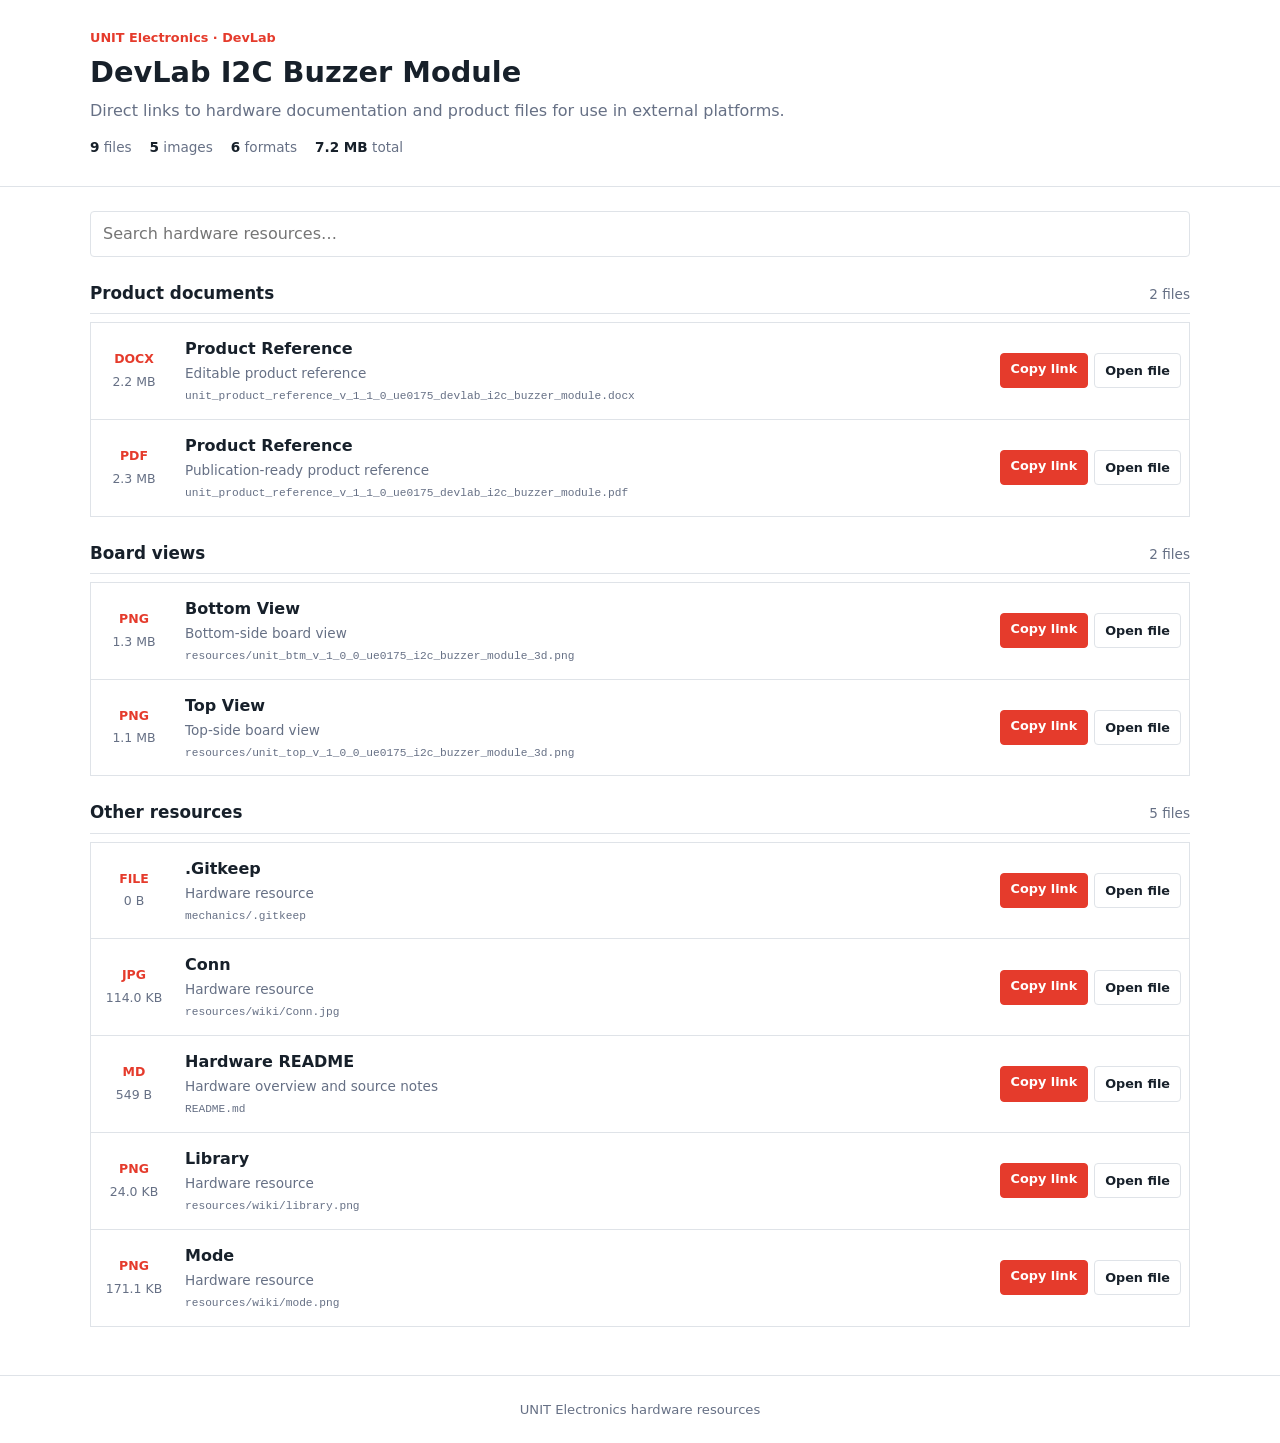
==== commit 3d3d40f9: "Auto-update hardware documentation" ====
--- a/docs/hardware/index.html
+++ b/docs/hardware/index.html
@@ -139,10 +139,10 @@
       <h1>DevLab I2C Buzzer Module</h1>
       <p class="subtitle">Direct links to hardware documentation and product files for use in external platforms.</p>
       <div class="summary" aria-label="Resource summary">
-        <span><strong>11</strong> files</span>
-        <span><strong>7</strong> images</span>
+        <span><strong>9</strong> files</span>
+        <span><strong>5</strong> images</span>
         <span><strong>6</strong> formats</span>
-        <span><strong>7.3 MB</strong> total</span>
+        <span><strong>7.2 MB</strong> total</span>
       </div>
     </div>
   </header>
@@ -194,25 +194,9 @@
       <section class="resource-section">
         <div class="section-heading">
           <h2>Board views</h2>
-          <span>4 files</span>
+          <span>2 files</span>
         </div>
         <div class="resource-list">
-        <article class="resource-item" data-search="bottom view resources/unit_btm_v_1_0_0_ue0175_i2c_buzzer_module_2d.png bottom-side board view">
-          <div class="file-meta">
-            <strong class="file-type">PNG</strong>
-            <span class="file-size">58.8 KB</span>
-          </div>
-          <div class="resource-details">
-            <h3>Bottom View</h3>
-            <p>Bottom-side board view</p>
-            <code title="resources/unit_btm_v_1_0_0_ue0175_i2c_buzzer_module_2d.png">resources/unit_btm_v_1_0_0_ue0175_i2c_buzzer_module_2d.png</code>
-          </div>
-          <div class="actions">
-            <button class="button primary copy-link" type="button" data-url="resources/unit_btm_v_1_0_0_ue0175_i2c_buzzer_module_2d.png">Copy link</button>
-            <a class="button" href="resources/unit_btm_v_1_0_0_ue0175_i2c_buzzer_module_2d.png" target="_blank" rel="noopener">Open file</a>
-          </div>
-        </article>
-
         <article class="resource-item" data-search="bottom view resources/unit_btm_v_1_0_0_ue0175_i2c_buzzer_module_3d.png bottom-side board view">
           <div class="file-meta">
             <strong class="file-type">PNG</strong>
@@ -226,22 +210,6 @@
           <div class="actions">
             <button class="button primary copy-link" type="button" data-url="resources/unit_btm_v_1_0_0_ue0175_i2c_buzzer_module_3d.png">Copy link</button>
             <a class="button" href="resources/unit_btm_v_1_0_0_ue0175_i2c_buzzer_module_3d.png" target="_blank" rel="noopener">Open file</a>
-          </div>
-        </article>
-
-        <article class="resource-item" data-search="top view resources/unit_top_v_1_0_0_ue0175_i2c_buzzer_module_2d.png top-side board view">
-          <div class="file-meta">
-            <strong class="file-type">PNG</strong>
-            <span class="file-size">52.9 KB</span>
-          </div>
-          <div class="resource-details">
-            <h3>Top View</h3>
-            <p>Top-side board view</p>
-            <code title="resources/unit_top_v_1_0_0_ue0175_i2c_buzzer_module_2d.png">resources/unit_top_v_1_0_0_ue0175_i2c_buzzer_module_2d.png</code>
-          </div>
-          <div class="actions">
-            <button class="button primary copy-link" type="button" data-url="resources/unit_top_v_1_0_0_ue0175_i2c_buzzer_module_2d.png">Copy link</button>
-            <a class="button" href="resources/unit_top_v_1_0_0_ue0175_i2c_buzzer_module_2d.png" target="_blank" rel="noopener">Open file</a>
           </div>
         </article>
 
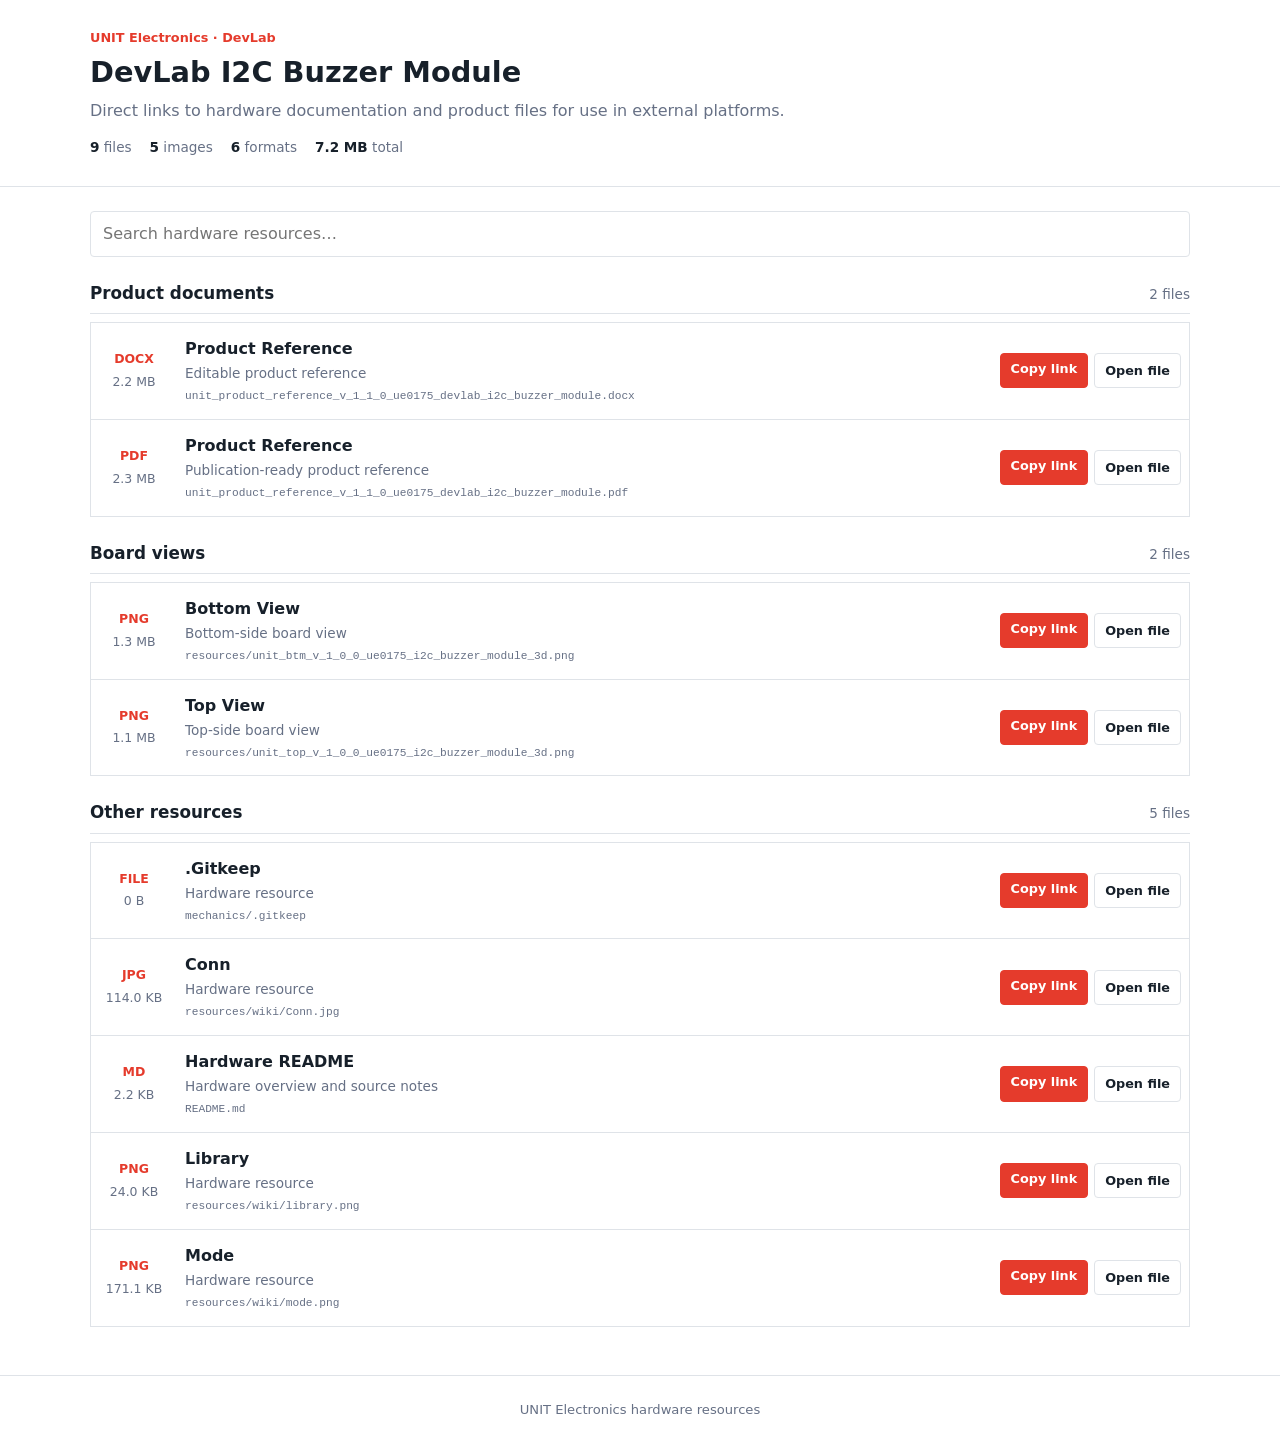
==== commit 37363ba1: "Auto-update hardware documentation" ====
--- a/docs/hardware/index.html
+++ b/docs/hardware/index.html
@@ -271,7 +271,7 @@
         <article class="resource-item" data-search="hardware readme readme.md hardware overview and source notes">
           <div class="file-meta">
             <strong class="file-type">MD</strong>
-            <span class="file-size">549 B</span>
+            <span class="file-size">2.2 KB</span>
           </div>
           <div class="resource-details">
             <h3>Hardware README</h3>
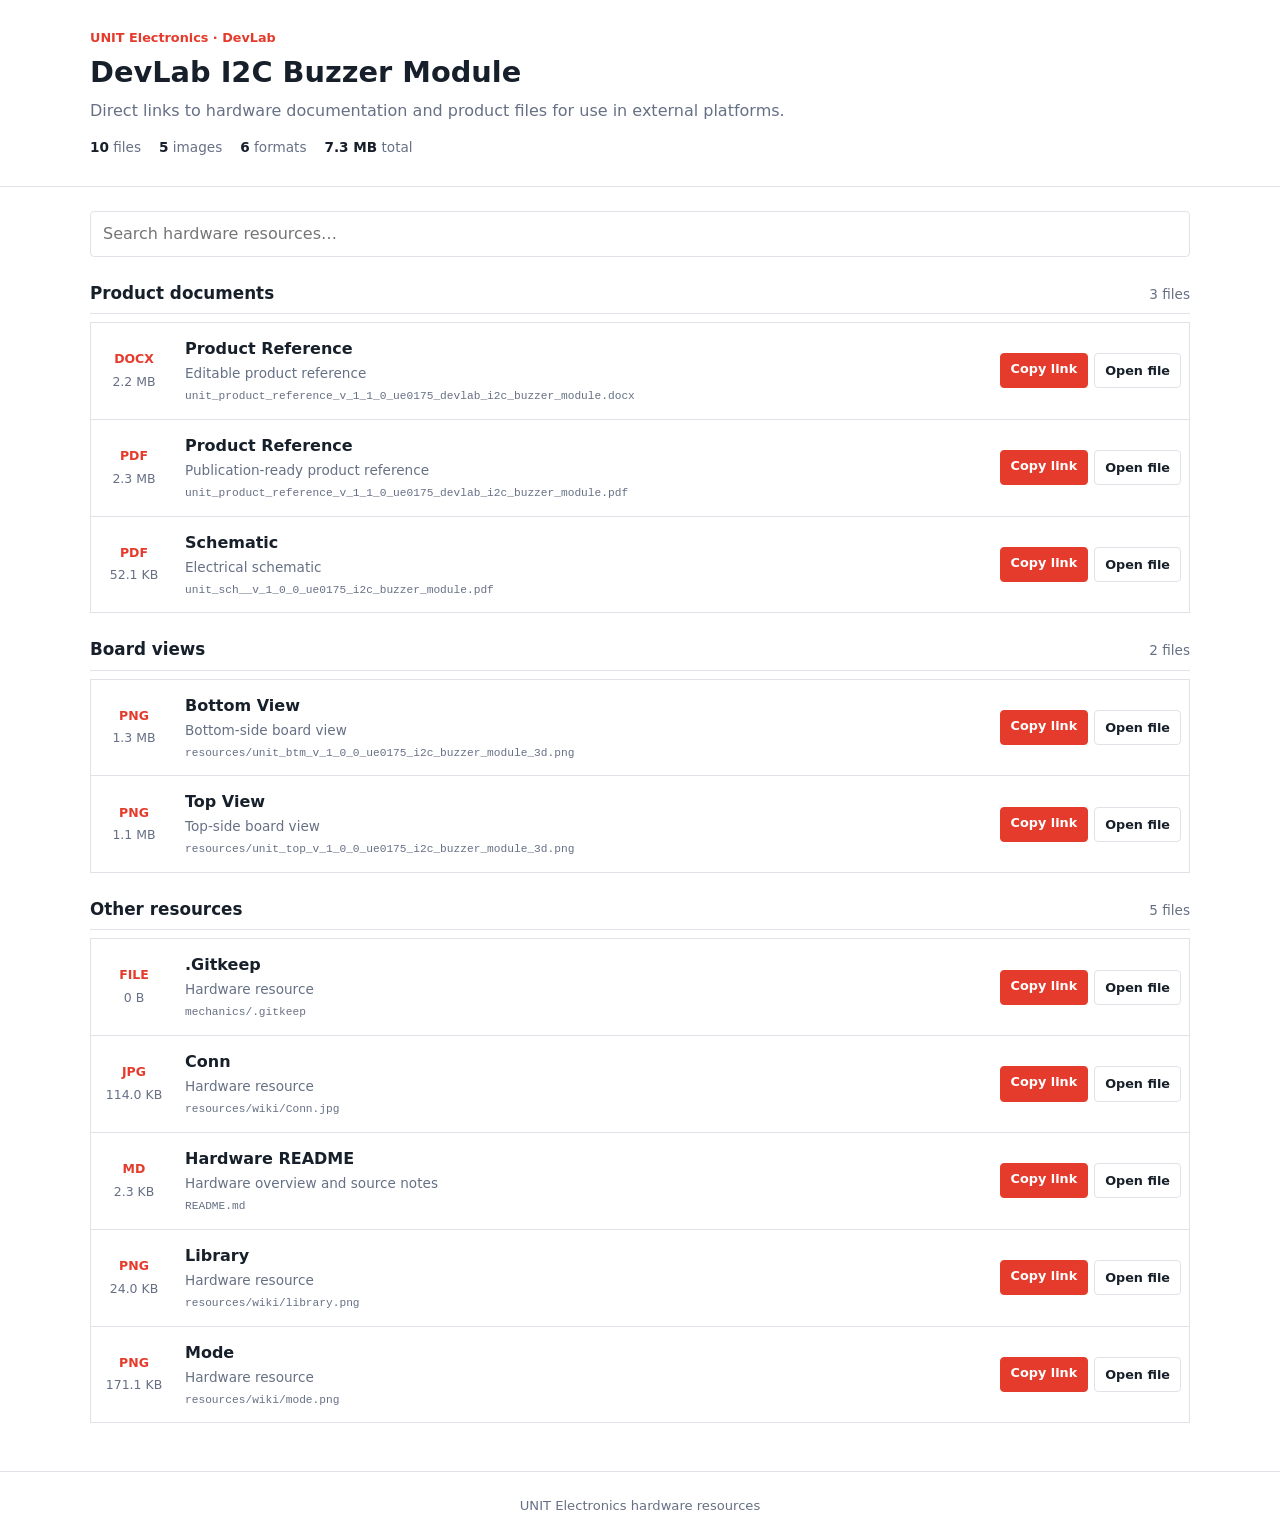
==== commit e8412155: "Auto-update hardware documentation" ====
--- a/docs/hardware/index.html
+++ b/docs/hardware/index.html
@@ -139,10 +139,10 @@
       <h1>DevLab I2C Buzzer Module</h1>
       <p class="subtitle">Direct links to hardware documentation and product files for use in external platforms.</p>
       <div class="summary" aria-label="Resource summary">
-        <span><strong>9</strong> files</span>
+        <span><strong>10</strong> files</span>
         <span><strong>5</strong> images</span>
         <span><strong>6</strong> formats</span>
-        <span><strong>7.2 MB</strong> total</span>
+        <span><strong>7.3 MB</strong> total</span>
       </div>
     </div>
   </header>
@@ -155,7 +155,7 @@
       <section class="resource-section">
         <div class="section-heading">
           <h2>Product documents</h2>
-          <span>2 files</span>
+          <span>3 files</span>
         </div>
         <div class="resource-list">
         <article class="resource-item" data-search="product reference unit_product_reference_v_1_1_0_ue0175_devlab_i2c_buzzer_module.docx editable product reference">
@@ -187,6 +187,22 @@
           <div class="actions">
             <button class="button primary copy-link" type="button" data-url="unit_product_reference_v_1_1_0_ue0175_devlab_i2c_buzzer_module.pdf">Copy link</button>
             <a class="button" href="unit_product_reference_v_1_1_0_ue0175_devlab_i2c_buzzer_module.pdf" target="_blank" rel="noopener">Open file</a>
+          </div>
+        </article>
+
+        <article class="resource-item" data-search="schematic unit_sch__v_1_0_0_ue0175_i2c_buzzer_module.pdf electrical schematic">
+          <div class="file-meta">
+            <strong class="file-type">PDF</strong>
+            <span class="file-size">52.1 KB</span>
+          </div>
+          <div class="resource-details">
+            <h3>Schematic</h3>
+            <p>Electrical schematic</p>
+            <code title="unit_sch__v_1_0_0_ue0175_i2c_buzzer_module.pdf">unit_sch__v_1_0_0_ue0175_i2c_buzzer_module.pdf</code>
+          </div>
+          <div class="actions">
+            <button class="button primary copy-link" type="button" data-url="unit_sch__v_1_0_0_ue0175_i2c_buzzer_module.pdf">Copy link</button>
+            <a class="button" href="unit_sch__v_1_0_0_ue0175_i2c_buzzer_module.pdf" target="_blank" rel="noopener">Open file</a>
           </div>
         </article>
         </div>
@@ -271,7 +287,7 @@
         <article class="resource-item" data-search="hardware readme readme.md hardware overview and source notes">
           <div class="file-meta">
             <strong class="file-type">MD</strong>
-            <span class="file-size">2.2 KB</span>
+            <span class="file-size">2.3 KB</span>
           </div>
           <div class="resource-details">
             <h3>Hardware README</h3>
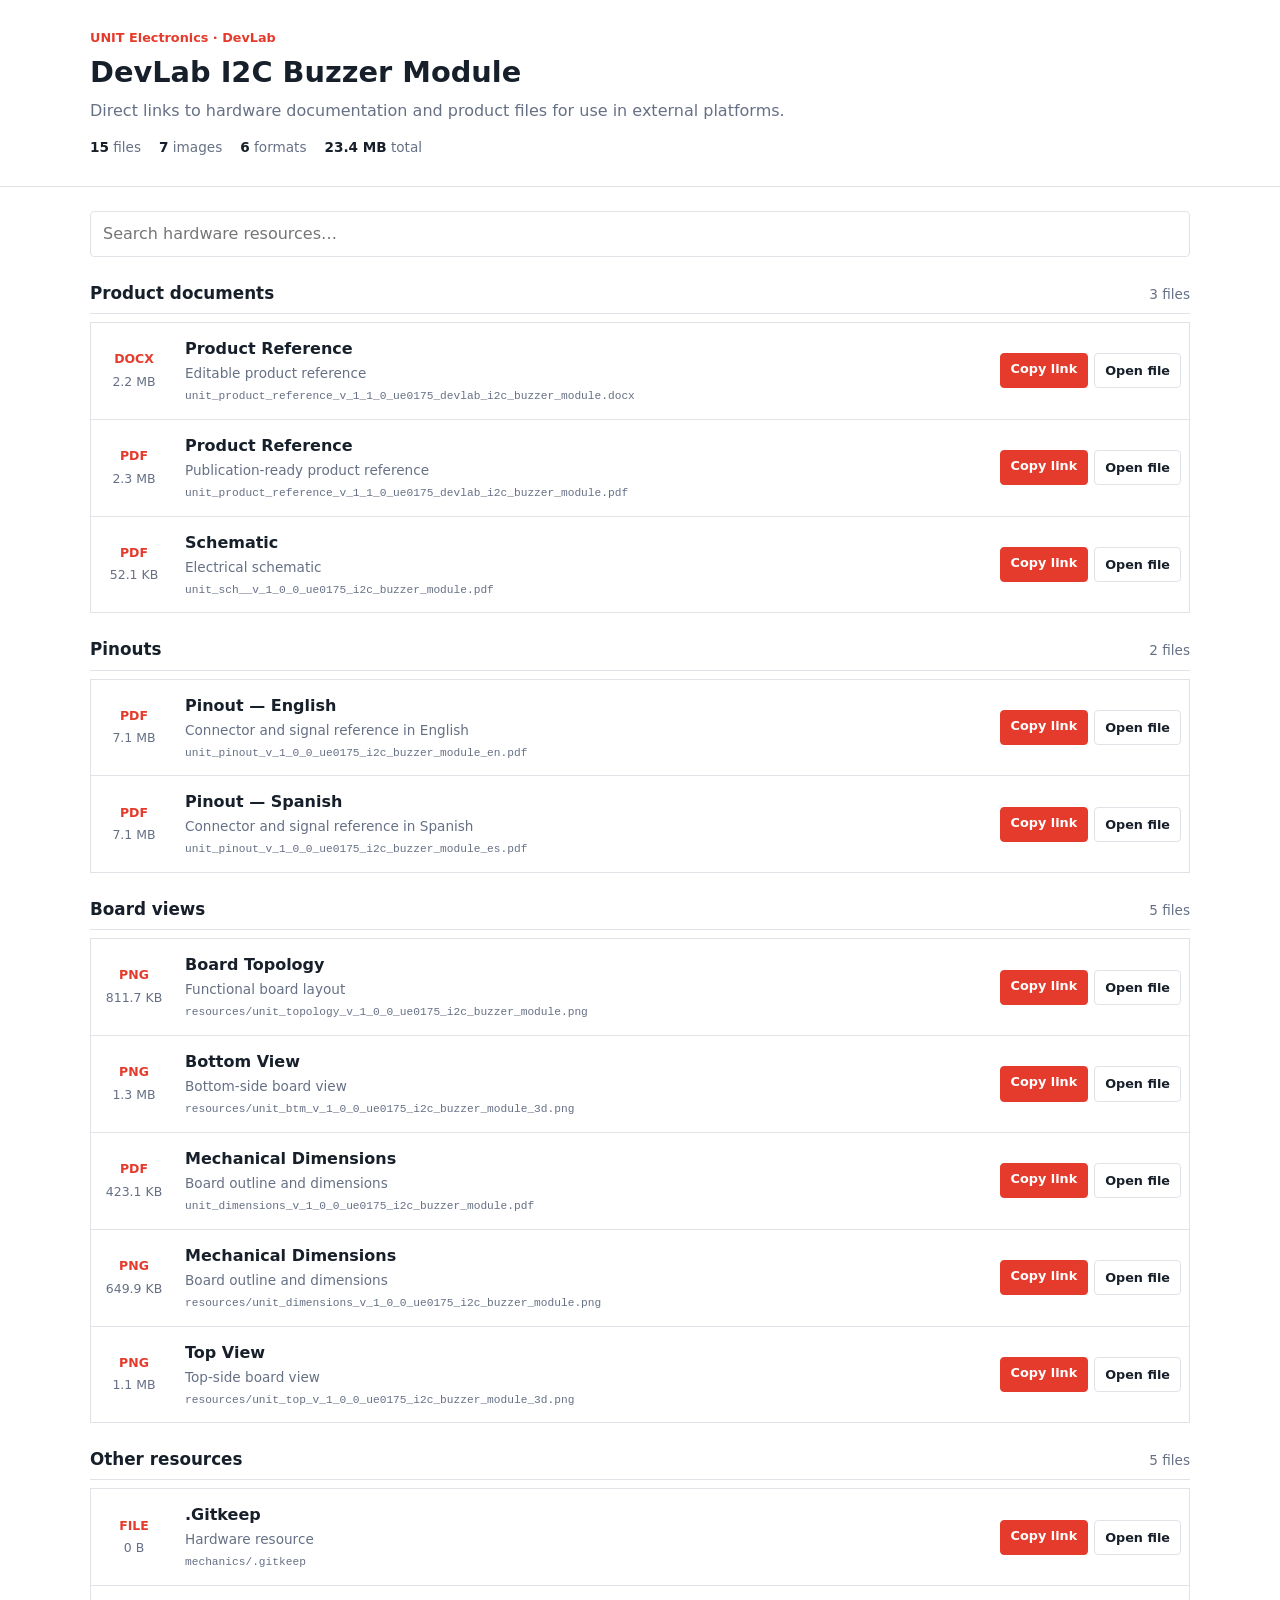
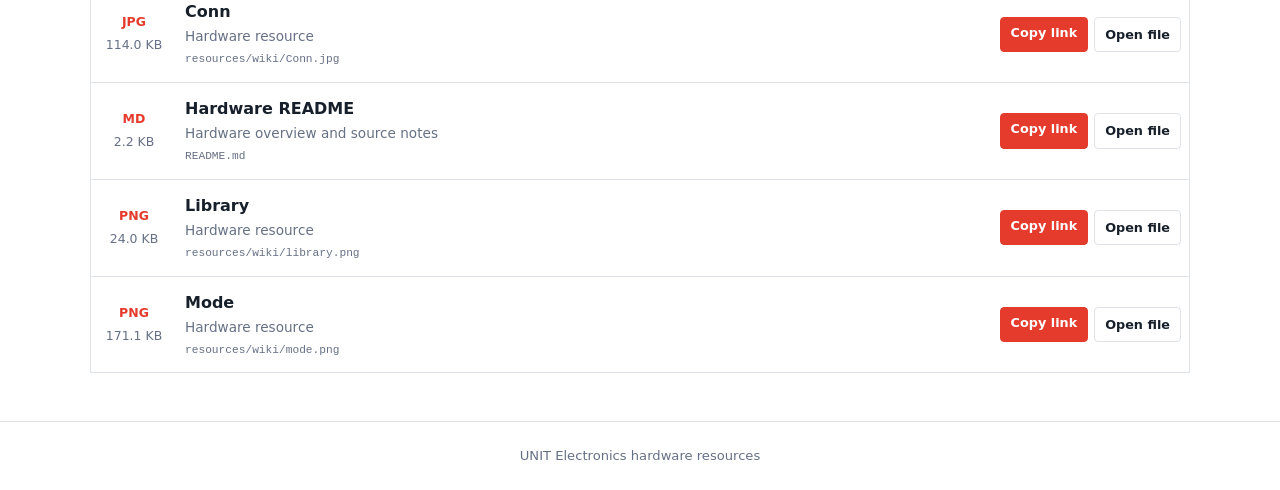
==== commit a90eef7f: "Auto-update hardware documentation" ====
--- a/docs/hardware/index.html
+++ b/docs/hardware/index.html
@@ -139,10 +139,10 @@
       <h1>DevLab I2C Buzzer Module</h1>
       <p class="subtitle">Direct links to hardware documentation and product files for use in external platforms.</p>
       <div class="summary" aria-label="Resource summary">
-        <span><strong>10</strong> files</span>
-        <span><strong>5</strong> images</span>
+        <span><strong>15</strong> files</span>
+        <span><strong>7</strong> images</span>
         <span><strong>6</strong> formats</span>
-        <span><strong>7.3 MB</strong> total</span>
+        <span><strong>23.4 MB</strong> total</span>
       </div>
     </div>
   </header>
@@ -209,10 +209,65 @@
       </section>
       <section class="resource-section">
         <div class="section-heading">
+          <h2>Pinouts</h2>
+          <span>2 files</span>
+        </div>
+        <div class="resource-list">
+        <article class="resource-item" data-search="pinout — english unit_pinout_v_1_0_0_ue0175_i2c_buzzer_module_en.pdf connector and signal reference in english">
+          <div class="file-meta">
+            <strong class="file-type">PDF</strong>
+            <span class="file-size">7.1 MB</span>
+          </div>
+          <div class="resource-details">
+            <h3>Pinout — English</h3>
+            <p>Connector and signal reference in English</p>
+            <code title="unit_pinout_v_1_0_0_ue0175_i2c_buzzer_module_en.pdf">unit_pinout_v_1_0_0_ue0175_i2c_buzzer_module_en.pdf</code>
+          </div>
+          <div class="actions">
+            <button class="button primary copy-link" type="button" data-url="unit_pinout_v_1_0_0_ue0175_i2c_buzzer_module_en.pdf">Copy link</button>
+            <a class="button" href="unit_pinout_v_1_0_0_ue0175_i2c_buzzer_module_en.pdf" target="_blank" rel="noopener">Open file</a>
+          </div>
+        </article>
+
+        <article class="resource-item" data-search="pinout — spanish unit_pinout_v_1_0_0_ue0175_i2c_buzzer_module_es.pdf connector and signal reference in spanish">
+          <div class="file-meta">
+            <strong class="file-type">PDF</strong>
+            <span class="file-size">7.1 MB</span>
+          </div>
+          <div class="resource-details">
+            <h3>Pinout — Spanish</h3>
+            <p>Connector and signal reference in Spanish</p>
+            <code title="unit_pinout_v_1_0_0_ue0175_i2c_buzzer_module_es.pdf">unit_pinout_v_1_0_0_ue0175_i2c_buzzer_module_es.pdf</code>
+          </div>
+          <div class="actions">
+            <button class="button primary copy-link" type="button" data-url="unit_pinout_v_1_0_0_ue0175_i2c_buzzer_module_es.pdf">Copy link</button>
+            <a class="button" href="unit_pinout_v_1_0_0_ue0175_i2c_buzzer_module_es.pdf" target="_blank" rel="noopener">Open file</a>
+          </div>
+        </article>
+        </div>
+      </section>
+      <section class="resource-section">
+        <div class="section-heading">
           <h2>Board views</h2>
-          <span>2 files</span>
+          <span>5 files</span>
         </div>
         <div class="resource-list">
+        <article class="resource-item" data-search="board topology resources/unit_topology_v_1_0_0_ue0175_i2c_buzzer_module.png functional board layout">
+          <div class="file-meta">
+            <strong class="file-type">PNG</strong>
+            <span class="file-size">811.7 KB</span>
+          </div>
+          <div class="resource-details">
+            <h3>Board Topology</h3>
+            <p>Functional board layout</p>
+            <code title="resources/unit_topology_v_1_0_0_ue0175_i2c_buzzer_module.png">resources/unit_topology_v_1_0_0_ue0175_i2c_buzzer_module.png</code>
+          </div>
+          <div class="actions">
+            <button class="button primary copy-link" type="button" data-url="resources/unit_topology_v_1_0_0_ue0175_i2c_buzzer_module.png">Copy link</button>
+            <a class="button" href="resources/unit_topology_v_1_0_0_ue0175_i2c_buzzer_module.png" target="_blank" rel="noopener">Open file</a>
+          </div>
+        </article>
+
         <article class="resource-item" data-search="bottom view resources/unit_btm_v_1_0_0_ue0175_i2c_buzzer_module_3d.png bottom-side board view">
           <div class="file-meta">
             <strong class="file-type">PNG</strong>
@@ -226,6 +281,38 @@
           <div class="actions">
             <button class="button primary copy-link" type="button" data-url="resources/unit_btm_v_1_0_0_ue0175_i2c_buzzer_module_3d.png">Copy link</button>
             <a class="button" href="resources/unit_btm_v_1_0_0_ue0175_i2c_buzzer_module_3d.png" target="_blank" rel="noopener">Open file</a>
+          </div>
+        </article>
+
+        <article class="resource-item" data-search="mechanical dimensions unit_dimensions_v_1_0_0_ue0175_i2c_buzzer_module.pdf board outline and dimensions">
+          <div class="file-meta">
+            <strong class="file-type">PDF</strong>
+            <span class="file-size">423.1 KB</span>
+          </div>
+          <div class="resource-details">
+            <h3>Mechanical Dimensions</h3>
+            <p>Board outline and dimensions</p>
+            <code title="unit_dimensions_v_1_0_0_ue0175_i2c_buzzer_module.pdf">unit_dimensions_v_1_0_0_ue0175_i2c_buzzer_module.pdf</code>
+          </div>
+          <div class="actions">
+            <button class="button primary copy-link" type="button" data-url="unit_dimensions_v_1_0_0_ue0175_i2c_buzzer_module.pdf">Copy link</button>
+            <a class="button" href="unit_dimensions_v_1_0_0_ue0175_i2c_buzzer_module.pdf" target="_blank" rel="noopener">Open file</a>
+          </div>
+        </article>
+
+        <article class="resource-item" data-search="mechanical dimensions resources/unit_dimensions_v_1_0_0_ue0175_i2c_buzzer_module.png board outline and dimensions">
+          <div class="file-meta">
+            <strong class="file-type">PNG</strong>
+            <span class="file-size">649.9 KB</span>
+          </div>
+          <div class="resource-details">
+            <h3>Mechanical Dimensions</h3>
+            <p>Board outline and dimensions</p>
+            <code title="resources/unit_dimensions_v_1_0_0_ue0175_i2c_buzzer_module.png">resources/unit_dimensions_v_1_0_0_ue0175_i2c_buzzer_module.png</code>
+          </div>
+          <div class="actions">
+            <button class="button primary copy-link" type="button" data-url="resources/unit_dimensions_v_1_0_0_ue0175_i2c_buzzer_module.png">Copy link</button>
+            <a class="button" href="resources/unit_dimensions_v_1_0_0_ue0175_i2c_buzzer_module.png" target="_blank" rel="noopener">Open file</a>
           </div>
         </article>
 
@@ -287,7 +374,7 @@
         <article class="resource-item" data-search="hardware readme readme.md hardware overview and source notes">
           <div class="file-meta">
             <strong class="file-type">MD</strong>
-            <span class="file-size">2.3 KB</span>
+            <span class="file-size">2.2 KB</span>
           </div>
           <div class="resource-details">
             <h3>Hardware README</h3>
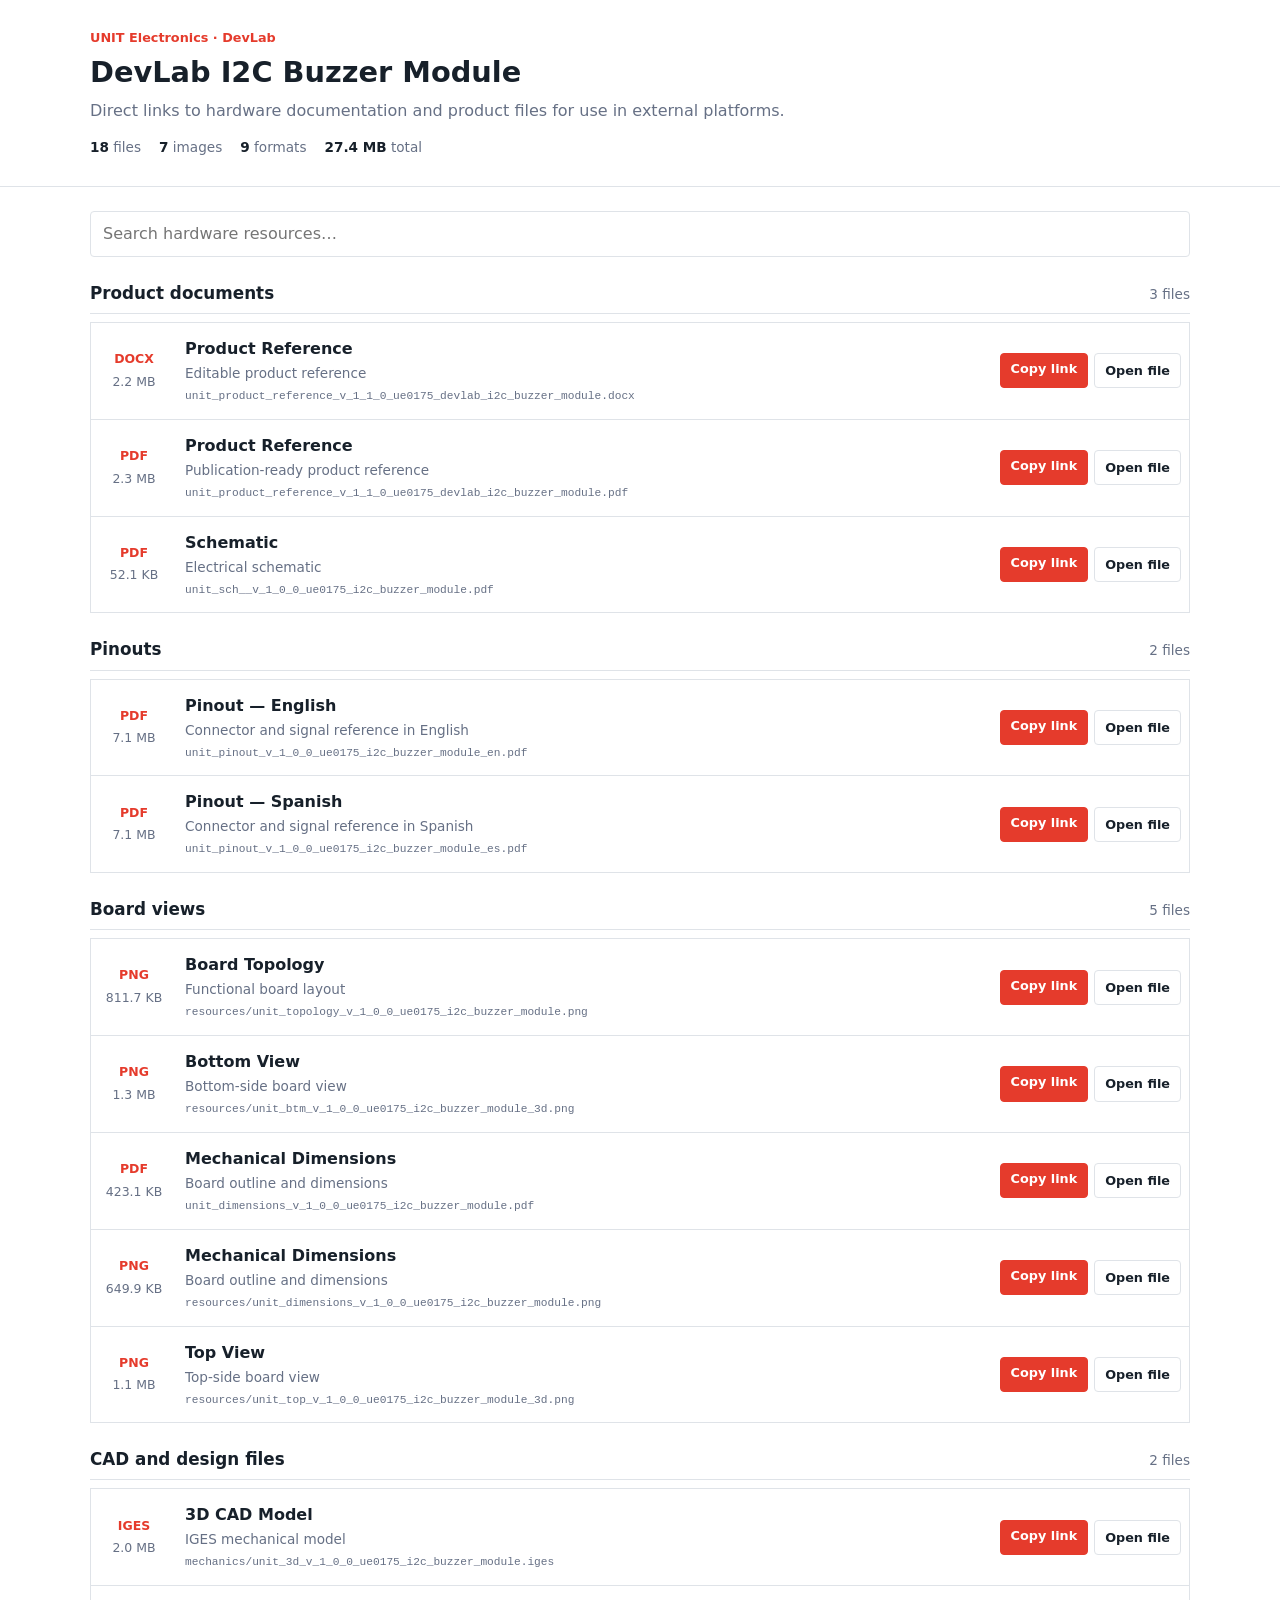
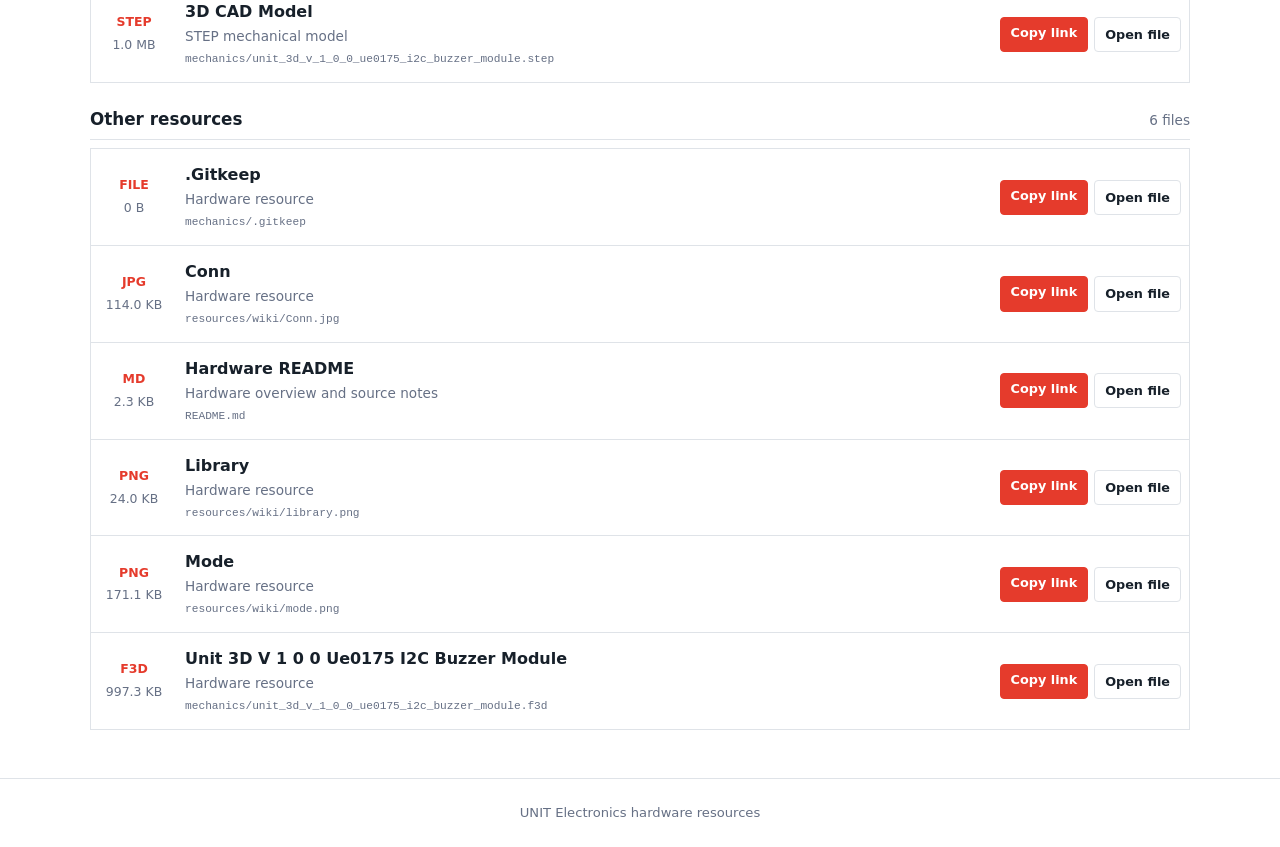
==== commit 57a74087: "Auto-update hardware documentation" ====
--- a/docs/hardware/index.html
+++ b/docs/hardware/index.html
@@ -139,10 +139,10 @@
       <h1>DevLab I2C Buzzer Module</h1>
       <p class="subtitle">Direct links to hardware documentation and product files for use in external platforms.</p>
       <div class="summary" aria-label="Resource summary">
-        <span><strong>15</strong> files</span>
+        <span><strong>18</strong> files</span>
         <span><strong>7</strong> images</span>
-        <span><strong>6</strong> formats</span>
-        <span><strong>23.4 MB</strong> total</span>
+        <span><strong>9</strong> formats</span>
+        <span><strong>27.4 MB</strong> total</span>
       </div>
     </div>
   </header>
@@ -335,8 +335,47 @@
       </section>
       <section class="resource-section">
         <div class="section-heading">
+          <h2>CAD and design files</h2>
+          <span>2 files</span>
+        </div>
+        <div class="resource-list">
+        <article class="resource-item" data-search="3d cad model mechanics/unit_3d_v_1_0_0_ue0175_i2c_buzzer_module.iges iges mechanical model">
+          <div class="file-meta">
+            <strong class="file-type">IGES</strong>
+            <span class="file-size">2.0 MB</span>
+          </div>
+          <div class="resource-details">
+            <h3>3D CAD Model</h3>
+            <p>IGES mechanical model</p>
+            <code title="mechanics/unit_3d_v_1_0_0_ue0175_i2c_buzzer_module.iges">mechanics/unit_3d_v_1_0_0_ue0175_i2c_buzzer_module.iges</code>
+          </div>
+          <div class="actions">
+            <button class="button primary copy-link" type="button" data-url="mechanics/unit_3d_v_1_0_0_ue0175_i2c_buzzer_module.iges">Copy link</button>
+            <a class="button" href="mechanics/unit_3d_v_1_0_0_ue0175_i2c_buzzer_module.iges" target="_blank" rel="noopener">Open file</a>
+          </div>
+        </article>
+
+        <article class="resource-item" data-search="3d cad model mechanics/unit_3d_v_1_0_0_ue0175_i2c_buzzer_module.step step mechanical model">
+          <div class="file-meta">
+            <strong class="file-type">STEP</strong>
+            <span class="file-size">1.0 MB</span>
+          </div>
+          <div class="resource-details">
+            <h3>3D CAD Model</h3>
+            <p>STEP mechanical model</p>
+            <code title="mechanics/unit_3d_v_1_0_0_ue0175_i2c_buzzer_module.step">mechanics/unit_3d_v_1_0_0_ue0175_i2c_buzzer_module.step</code>
+          </div>
+          <div class="actions">
+            <button class="button primary copy-link" type="button" data-url="mechanics/unit_3d_v_1_0_0_ue0175_i2c_buzzer_module.step">Copy link</button>
+            <a class="button" href="mechanics/unit_3d_v_1_0_0_ue0175_i2c_buzzer_module.step" target="_blank" rel="noopener">Open file</a>
+          </div>
+        </article>
+        </div>
+      </section>
+      <section class="resource-section">
+        <div class="section-heading">
           <h2>Other resources</h2>
-          <span>5 files</span>
+          <span>6 files</span>
         </div>
         <div class="resource-list">
         <article class="resource-item" data-search=".gitkeep mechanics/.gitkeep hardware resource">
@@ -374,7 +413,7 @@
         <article class="resource-item" data-search="hardware readme readme.md hardware overview and source notes">
           <div class="file-meta">
             <strong class="file-type">MD</strong>
-            <span class="file-size">2.2 KB</span>
+            <span class="file-size">2.3 KB</span>
           </div>
           <div class="resource-details">
             <h3>Hardware README</h3>
@@ -416,6 +455,22 @@
           <div class="actions">
             <button class="button primary copy-link" type="button" data-url="resources/wiki/mode.png">Copy link</button>
             <a class="button" href="resources/wiki/mode.png" target="_blank" rel="noopener">Open file</a>
+          </div>
+        </article>
+
+        <article class="resource-item" data-search="unit 3d v 1 0 0 ue0175 i2c buzzer module mechanics/unit_3d_v_1_0_0_ue0175_i2c_buzzer_module.f3d hardware resource">
+          <div class="file-meta">
+            <strong class="file-type">F3D</strong>
+            <span class="file-size">997.3 KB</span>
+          </div>
+          <div class="resource-details">
+            <h3>Unit 3D V 1 0 0 Ue0175 I2C Buzzer Module</h3>
+            <p>Hardware resource</p>
+            <code title="mechanics/unit_3d_v_1_0_0_ue0175_i2c_buzzer_module.f3d">mechanics/unit_3d_v_1_0_0_ue0175_i2c_buzzer_module.f3d</code>
+          </div>
+          <div class="actions">
+            <button class="button primary copy-link" type="button" data-url="mechanics/unit_3d_v_1_0_0_ue0175_i2c_buzzer_module.f3d">Copy link</button>
+            <a class="button" href="mechanics/unit_3d_v_1_0_0_ue0175_i2c_buzzer_module.f3d" target="_blank" rel="noopener">Open file</a>
           </div>
         </article>
         </div>
